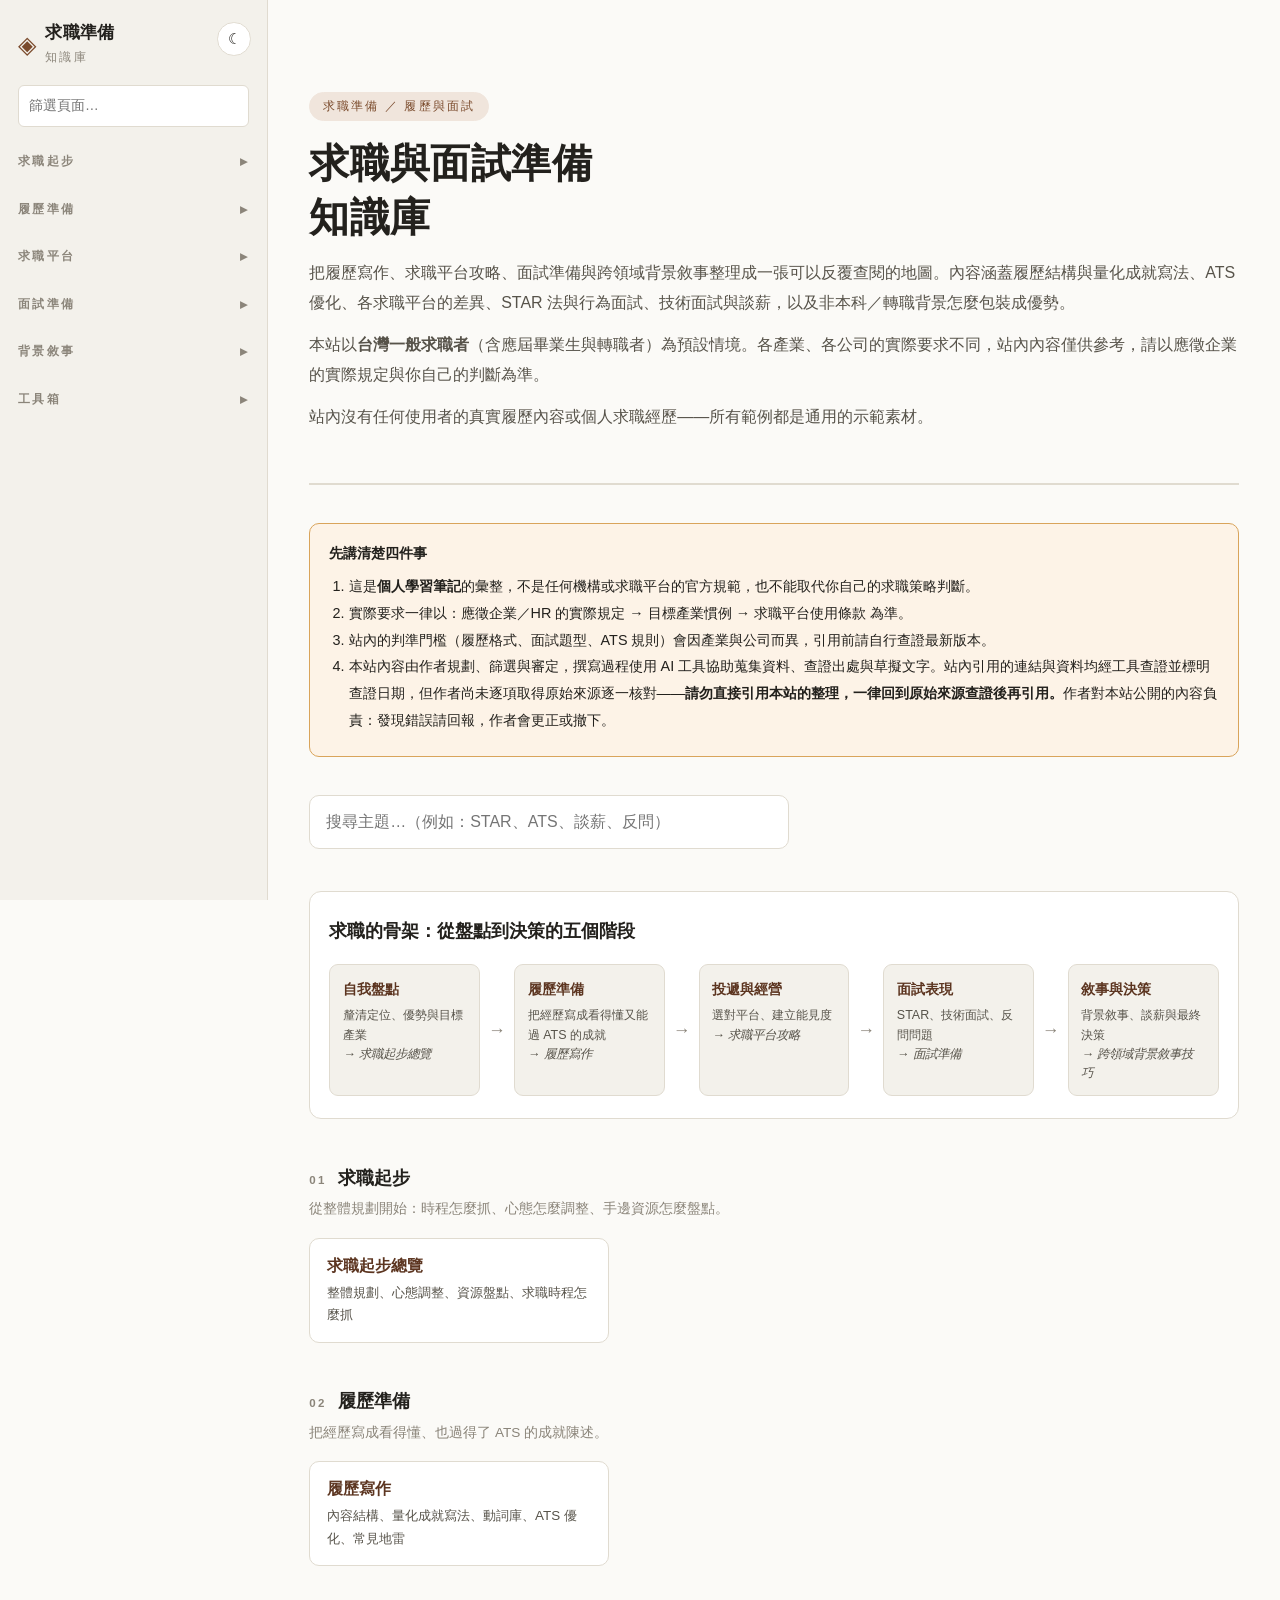
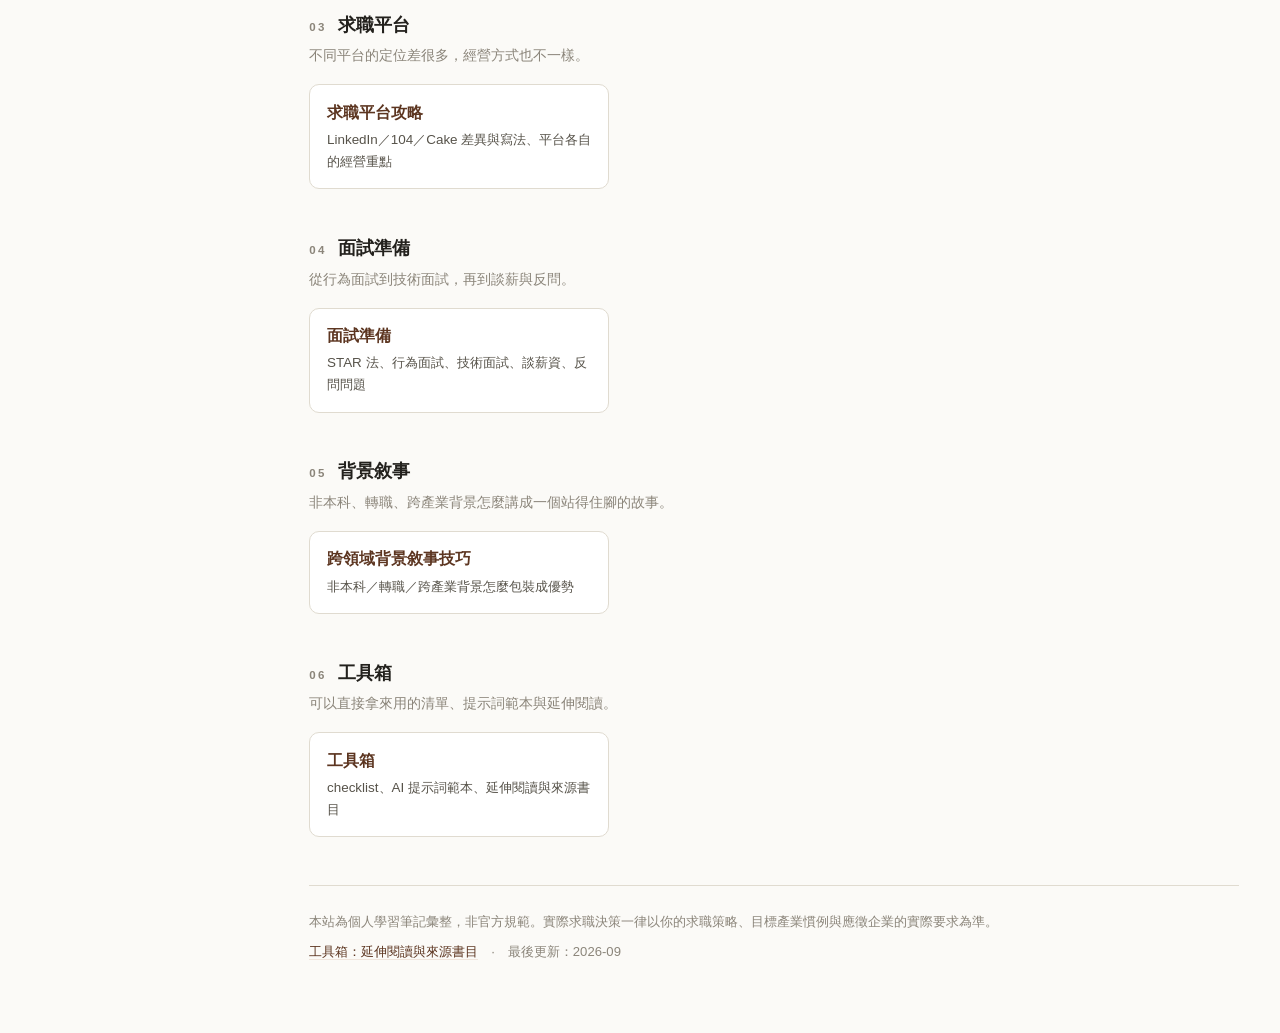
==== index.html @ e729af47 "補齊六個頁面內容：求職起步、履歷寫作、平台攻略、面試準備、跨領域敘事、工具箱 Co-Authored-By: Claude Sonnet 5 <noreply@anthropic.com>" ====
<!DOCTYPE html>
<html lang="zh-Hant">
<head>
<meta charset="utf-8">
<meta name="viewport" content="width=device-width, initial-scale=1">
<title>求職與面試準備知識庫</title>
<meta name="description" content="履歷寫作、求職平台攻略、面試準備與跨領域背景敘事的通用知識庫。">
<link rel="icon" href="data:image/svg+xml,<svg xmlns=%22http://www.w3.org/2000/svg%22 viewBox=%220 0 100 100%22><text y=%22.9em%22 font-size=%2290%22>&#128188;</text></svg>">
<link rel="stylesheet" href="assets/style.css">
</head>
<body>
<a class="skip" href="#main">跳到主要內容</a>
<button class="navtoggle" id="navtoggle" aria-label="開啟導覽">☰</button>
<nav class="sidenav" id="sidenav" aria-label="全站導覽">
<a class="brand" href="index.html"><span class="brand-mark">◈</span><span class="brand-text">求職準備<br><small>知識庫</small></span></a>
<div class="navsearch"><input type="search" id="navfilter" placeholder="篩選頁面…" aria-label="篩選頁面"></div>
<div class="navsec"><h2>求職起步</h2><ul>
<li><a href="pages/getting-started.html" data-title="求職起步總覽" data-slug="getting-started" data-updated="1788578031">求職起步總覽</a></li>
</ul></div>
<div class="navsec"><h2>履歷準備</h2><ul>
<li><a href="pages/resume-writing.html" data-title="履歷寫作" data-slug="resume-writing" data-updated="1788578031">履歷寫作</a></li>
</ul></div>
<div class="navsec"><h2>求職平台</h2><ul>
<li><a href="pages/platforms.html" data-title="求職平台攻略" data-slug="platforms" data-updated="1788578031">求職平台攻略</a></li>
</ul></div>
<div class="navsec"><h2>面試準備</h2><ul>
<li><a href="pages/interview-prep.html" data-title="面試準備" data-slug="interview-prep" data-updated="1788578031">面試準備</a></li>
</ul></div>
<div class="navsec"><h2>背景敘事</h2><ul>
<li><a href="pages/cross-domain-narrative.html" data-title="跨領域背景敘事技巧" data-slug="cross-domain-narrative" data-updated="1788578031">跨領域背景敘事技巧</a></li>
</ul></div>
<div class="navsec"><h2>工具箱</h2><ul>
<li><a href="pages/toolbox.html" data-title="工具箱" data-slug="toolbox" data-updated="1788578031">工具箱</a></li>
</ul></div>
</nav>
<div class="wrap solo">
<main id="main">

<header class="hero">
<span class="tag">求職準備 ／ 履歷與面試</span>
<h1>求職與面試準備<br>知識庫</h1>
<p>把履歷寫作、求職平台攻略、面試準備與跨領域背景敘事整理成一張可以反覆查閱的地圖。內容涵蓋履歷結構與量化成就寫法、ATS 優化、各求職平台的差異、STAR 法與行為面試、技術面試與談薪，以及非本科／轉職背景怎麼包裝成優勢。</p>
<p>本站以<strong>台灣一般求職者</strong>（含應屆畢業生與轉職者）為預設情境。各產業、各公司的實際要求不同，站內內容僅供參考，請以應徵企業的實際規定與你自己的判斷為準。</p>
<p>站內沒有任何使用者的真實履歷內容或個人求職經歷——所有範例都是通用的示範素材。</p>
</header>

<div class="notice">
<b>先講清楚四件事</b>
<ol>
<li>這是<strong>個人學習筆記</strong>的彙整，不是任何機構或求職平台的官方規範，也不能取代你自己的求職策略判斷。</li>
<li>實際要求一律以：應徵企業／HR 的實際規定 → 目標產業慣例 → 求職平台使用條款 為準。</li>
<li>站內的判準門檻（履歷格式、面試題型、ATS 規則）會因產業與公司而異，引用前請自行查證最新版本。</li>
<li>本站內容由作者規劃、篩選與審定，撰寫過程使用 AI 工具協助蒐集資料、查證出處與草擬文字。站內引用的連結與資料均經工具查證並標明查證日期，但作者尚未逐項取得原始來源逐一核對——<strong>請勿直接引用本站的整理，一律回到原始來源查證後再引用。</strong>作者對本站公開的內容負責：發現錯誤請回報，作者會更正或撤下。</li>
</ol>
</div>

<div class="homesearch">
<input type="search" id="homefilter" placeholder="搜尋主題…（例如：STAR、ATS、談薪、反問）" aria-label="搜尋主題">
</div>

<div class="flowbox">
<h2>求職的骨架：從盤點到決策的五個階段</h2>
<div class="flow">
<div class="step"><b>自我盤點</b><span>釐清定位、優勢與目標產業<br><em>→ 求職起步總覽</em></span></div>
<div class="arrow">→</div>
<div class="step"><b>履歷準備</b><span>把經歷寫成看得懂又能過 ATS 的成就<br><em>→ 履歷寫作</em></span></div>
<div class="arrow">→</div>
<div class="step"><b>投遞與經營</b><span>選對平台、建立能見度<br><em>→ 求職平台攻略</em></span></div>
<div class="arrow">→</div>
<div class="step"><b>面試表現</b><span>STAR、技術面試、反問問題<br><em>→ 面試準備</em></span></div>
<div class="arrow">→</div>
<div class="step"><b>敘事與決策</b><span>背景敘事、談薪與最終決策<br><em>→ 跨領域背景敘事技巧</em></span></div>
</div>
</div>

<section class="mapsec"><h2><span class="num">01</span>求職起步</h2><p class="secdesc">從整體規劃開始：時程怎麼抓、心態怎麼調整、手邊資源怎麼盤點。</p><div class="cards"><a class="card" href="pages/getting-started.html"><h3>求職起步總覽</h3><p>整體規劃、心態調整、資源盤點、求職時程怎麼抓</p></a></div></section>
<section class="mapsec"><h2><span class="num">02</span>履歷準備</h2><p class="secdesc">把經歷寫成看得懂、也過得了 ATS 的成就陳述。</p><div class="cards"><a class="card" href="pages/resume-writing.html"><h3>履歷寫作</h3><p>內容結構、量化成就寫法、動詞庫、ATS 優化、常見地雷</p></a></div></section>
<section class="mapsec"><h2><span class="num">03</span>求職平台</h2><p class="secdesc">不同平台的定位差很多，經營方式也不一樣。</p><div class="cards"><a class="card" href="pages/platforms.html"><h3>求職平台攻略</h3><p>LinkedIn／104／Cake 差異與寫法、平台各自的經營重點</p></a></div></section>
<section class="mapsec"><h2><span class="num">04</span>面試準備</h2><p class="secdesc">從行為面試到技術面試，再到談薪與反問。</p><div class="cards"><a class="card" href="pages/interview-prep.html"><h3>面試準備</h3><p>STAR 法、行為面試、技術面試、談薪資、反問問題</p></a></div></section>
<section class="mapsec"><h2><span class="num">05</span>背景敘事</h2><p class="secdesc">非本科、轉職、跨產業背景怎麼講成一個站得住腳的故事。</p><div class="cards"><a class="card" href="pages/cross-domain-narrative.html"><h3>跨領域背景敘事技巧</h3><p>非本科／轉職／跨產業背景怎麼包裝成優勢</p></a></div></section>
<section class="mapsec"><h2><span class="num">06</span>工具箱</h2><p class="secdesc">可以直接拿來用的清單、提示詞範本與延伸閱讀。</p><div class="cards"><a class="card" href="pages/toolbox.html"><h3>工具箱</h3><p>checklist、AI 提示詞範本、延伸閱讀與來源書目</p></a></div></section>

<footer class="foot">
<p>本站為個人學習筆記彙整，非官方規範。實際求職決策一律以你的求職策略、目標產業慣例與應徵企業的實際要求為準。</p>
<p><a href="pages/toolbox.html">工具箱：延伸閱讀與來源書目</a>　·　最後更新：2026-09</p>
</footer>

</main>
</div>
<script src="assets/site.js"></script>
</body>
</html>
---- assets/style.css ----
/* 求職與面試準備知識庫 —— 共用樣式 */

:root {
  --bg: #fbfaf7;
  --bg-soft: #f3f1eb;
  --panel: #ffffff;
  --ink: #23211d;
  --ink-soft: #57534a;
  --ink-faint: #8b857a;
  --rule: #e0dbd0;
  --rule-soft: #ece8df;
  --accent: #7a4a2b;
  --accent-soft: #f0e5dc;
  --accent-ink: #5c3520;
  --mark: #f6e7a8;
  --warn-bg: #fdf3e7;
  --warn-rule: #d9a45b;
  --ok-bg: #eef5ec;
  --ok-rule: #7fa06f;
  --code-bg: #f2efe8;
  --nav-w: 268px;
  --toc-w: 220px;
  --serif: "Noto Serif TC", "Source Han Serif TC", "PingFang TC", "Songti TC", Georgia, serif;
  --sans: "Noto Sans TC", "PingFang TC", "Microsoft JhengHei", "Helvetica Neue", Arial, sans-serif;
  --mono: "JetBrains Mono", "SF Mono", Menlo, Consolas, "Courier New", monospace;
}

@media (prefers-color-scheme: dark) {
  :root:not([data-theme="light"]) {
    --bg: #161513;
    --bg-soft: #1e1d1a;
    --panel: #1c1b18;
    --ink: #e8e4dc;
    --ink-soft: #b3ada1;
    --ink-faint: #857f74;
    --rule: #34322d;
    --rule-soft: #2a2926;
    --accent: #d9a173;
    --accent-soft: #2e2620;
    --accent-ink: #e8bd94;
    --mark: #5a4c1e;
    --warn-bg: #2c231a;
    --warn-rule: #a8763a;
    --ok-bg: #1e2a1e;
    --ok-rule: #5f7a52;
    --code-bg: #232220;
  }
}

:root[data-theme="dark"] {
  --bg: #161513; --bg-soft: #1e1d1a; --panel: #1c1b18;
  --ink: #e8e4dc; --ink-soft: #b3ada1; --ink-faint: #857f74;
  --rule: #34322d; --rule-soft: #2a2926;
  --accent: #d9a173; --accent-soft: #2e2620; --accent-ink: #e8bd94;
  --mark: #5a4c1e; --warn-bg: #2c231a; --warn-rule: #a8763a;
  --ok-bg: #1e2a1e; --ok-rule: #5f7a52; --code-bg: #232220;
}

* { box-sizing: border-box; }

html { scroll-behavior: smooth; scroll-padding-top: 1.5rem; }

body {
  margin: 0;
  padding-left: var(--nav-w);
  background: var(--bg);
  color: var(--ink);
  font-family: var(--sans);
  font-size: 16px;
  line-height: 1.85;
  -webkit-text-size-adjust: 100%;
}

a { color: var(--accent-ink); text-decoration: none; border-bottom: 1px solid var(--accent-soft); }
a:hover { border-bottom-color: var(--accent); }

.skip {
  position: absolute; left: -9999px; top: 0; background: var(--accent); color: #fff;
  padding: .5rem 1rem; z-index: 200; border: 0;
}
.skip:focus { left: 0; }

/* ---------- 側邊導覽 ---------- */
.sidenav {
  position: fixed; inset: 0 auto 0 0; width: var(--nav-w);
  background: var(--bg-soft); border-right: 1px solid var(--rule);
  overflow-y: auto; padding: 1.4rem 1.1rem 3rem; z-index: 50;
  /* 內容太長時仍可捲動，但不顯示捲軸本身（滑鼠滾輪／觸控／鍵盤照常可用） */
  scrollbar-width: none; -ms-overflow-style: none;
}
.sidenav::-webkit-scrollbar { display: none; }
.brand { display: flex; align-items: center; gap: .6rem; border: 0; margin-bottom: 1.1rem; color: var(--ink); }
.brand-mark { font-size: 1.5rem; color: var(--accent); }
.brand-text { font-family: var(--serif); font-weight: 700; font-size: 1.08rem; line-height: 1.3; letter-spacing: .02em; }
.brand-text small { font-weight: 400; font-size: .76rem; color: var(--ink-faint); letter-spacing: .18em; }

.navsearch input {
  width: 100%; padding: .45rem .65rem; font: inherit; font-size: .86rem;
  border: 1px solid var(--rule); border-radius: 6px; background: var(--panel); color: var(--ink);
}
.navsec { margin-top: 1.4rem; }
.navsec h2 {
  font-size: .72rem; letter-spacing: .22em; color: var(--ink-faint);
  font-weight: 600; margin: 0 0 .5rem; text-transform: none;
}
.navsec ul { list-style: none; margin: 0; padding: 0; }
.navsec li { margin: 0; }
.navsec li a {
  display: block; padding: .3rem .6rem; border: 0; border-radius: 5px;
  font-size: .9rem; line-height: 1.5; color: var(--ink-soft);
}
.navsec li a:hover { background: var(--accent-soft); color: var(--accent-ink); }
.navsec li.active > a { background: var(--accent-soft); color: var(--accent-ink); font-weight: 600; }
.navsec li.hide { display: none; }
.navsec-toggle {
  display: flex; align-items: center; justify-content: space-between; gap: .5rem;
  width: 100%; padding: 0; border: 0; background: transparent; color: inherit;
  text-align: left; cursor: pointer;
  -webkit-appearance: none; appearance: none;
  /* 部分瀏覽器對 <button> 的 font shorthand 繼承不完整，逐項明確指定，
     確保跟收合前的 .navsec h2 文字樣式完全一致 */
  font-family: inherit; font-size: inherit; font-weight: inherit;
  font-style: inherit; line-height: inherit; letter-spacing: inherit;
  text-transform: inherit;
}
.navsec-toggle::after { content: "\25B8"; font-size: .85rem; transition: transform .15s ease; }
.navsec:not(.collapsed) > h2 .navsec-toggle::after { transform: rotate(90deg); }
.navsec.collapsed > ul { display: none; }

.navtoggle {
  display: none; position: fixed; top: .7rem; left: .7rem; z-index: 60;
  background: var(--panel); color: var(--ink); border: 1px solid var(--rule);
  border-radius: 7px; width: 2.4rem; height: 2.4rem; font-size: 1.1rem; cursor: pointer;
}

/* ---------- 版面 ---------- */
.wrap {
  margin: 0 auto;
  display: grid; grid-template-columns: minmax(0, 1fr) var(--toc-w);
  gap: 2.5rem; max-width: 1180px; padding: 2.4rem 2.2rem 4rem;
}
.wrap.solo { grid-template-columns: minmax(0, 1fr); max-width: 1000px; }
main { min-width: 0; }

.crumb { font-size: .8rem; color: var(--ink-faint); margin: 0 0 1.2rem; letter-spacing: .05em; }
.crumb a { color: var(--ink-faint); }

/* ---------- 內文排版 ---------- */
.doc h1 {
  font-family: var(--serif); font-size: 1.95rem; line-height: 1.4; margin: 0 0 .5rem;
  letter-spacing: .01em;
}
.lede { color: var(--ink-soft); font-size: 1rem; margin: 0 0 2rem; padding-bottom: 1.2rem; border-bottom: 2px solid var(--rule); }

.doc h2 {
  font-family: var(--serif); font-size: 1.4rem; margin: 2.8rem 0 .9rem;
  padding-top: .9rem; border-top: 1px solid var(--rule); line-height: 1.5;
}
.doc h3 { font-size: 1.1rem; margin: 2rem 0 .6rem; color: var(--accent-ink); line-height: 1.6; }
.doc h4 { font-size: .98rem; margin: 1.4rem 0 .4rem; color: var(--ink-soft); }

.doc p { margin: 0 0 1.05rem; }
.doc ul, .doc ol { margin: 0 0 1.15rem; padding-left: 1.5rem; }
.doc li { margin: .3rem 0; }
.doc li > ul, .doc li > ol { margin: .3rem 0; }

.doc strong { font-weight: 700; }
.doc em { font-style: normal; background: linear-gradient(transparent 62%, var(--mark) 62%); }

blockquote {
  margin: 1.4rem 0; padding: .3rem 0 .3rem 1.1rem;
  border-left: 3px solid var(--accent); color: var(--ink-soft);
  font-family: var(--serif);
}
blockquote p:last-child { margin-bottom: 0; }

hr { border: 0; border-top: 1px solid var(--rule); margin: 2.4rem 0; }
/* h2 自己已有 border-top，緊接在 h2 前的 hr 會疊出雙線，隱藏掉 */
.doc hr:has(+ h2) { display: none; }

code {
  font-family: var(--mono); font-size: .87em; background: var(--code-bg);
  padding: .12em .38em; border-radius: 4px;
}
pre {
  background: var(--code-bg); border: 1px solid var(--rule-soft); border-radius: 8px;
  padding: .9rem 1rem; overflow-x: auto; line-height: 1.6;
}
pre code { background: none; padding: 0; font-size: .85rem; }

/* ---------- 表格 ---------- */
.doc table {
  width: 100%; border-collapse: collapse; margin: 1.2rem 0 1.6rem; font-size: .9rem;
  background: var(--panel);
}
.doc thead th {
  text-align: left; background: var(--bg-soft); border-bottom: 2px solid var(--rule);
  padding: .55rem .7rem; font-weight: 600; white-space: nowrap;
}
.doc td, .doc th { border-bottom: 1px solid var(--rule-soft); padding: .55rem .7rem; vertical-align: top; }
.doc tbody tr:hover { background: var(--bg-soft); }
.doc table + p { margin-top: -.4rem; }

/* 讓寬表格可以自己捲動 */
.doc table { display: block; overflow-x: auto; white-space: normal; }
@media (min-width: 900px) { .doc table { display: table; } }

/* ---------- 提示框（admonition） ---------- */
.admonition {
  margin: 1.4rem 0; padding: .9rem 1.1rem; border-radius: 8px;
  background: var(--bg-soft); border: 1px solid var(--rule); font-size: .94rem;
}
.admonition > :last-child { margin-bottom: 0; }
.admonition-title { font-weight: 700; margin: 0 0 .45rem; font-size: .9rem; letter-spacing: .03em; }
.admonition.warning, .admonition.danger { background: var(--warn-bg); border-color: var(--warn-rule); }
.admonition.warning .admonition-title, .admonition.danger .admonition-title { color: var(--warn-rule); }
.admonition.tip, .admonition.note { background: var(--ok-bg); border-color: var(--ok-rule); }
.admonition.tip .admonition-title, .admonition.note .admonition-title { color: var(--ok-rule); }

/* ---------- 檢查清單 ---------- */
li.chk { list-style: none; margin-left: -1.3rem; }
li.chk input { margin-right: .5rem; transform: translateY(1px); accent-color: var(--accent); }

/* ---------- 右側目錄 ---------- */
.toc {
  position: sticky; top: 2.4rem; align-self: start; max-height: calc(100vh - 5rem);
  overflow-y: auto; font-size: .82rem; line-height: 1.6; border-left: 1px solid var(--rule);
  padding-left: 1rem;
}
.toc h2 { font-size: .72rem; letter-spacing: .2em; color: var(--ink-faint); margin: 0 0 .6rem; font-weight: 600; }
.toc ul { list-style: none; margin: 0; padding: 0; }
.toc ul ul { padding-left: .75rem; }
.toc a { color: var(--ink-soft); border: 0; display: block; padding: .16rem 0; }
.toc a:hover { color: var(--accent-ink); }
.toc a.here { color: var(--accent-ink); font-weight: 600; }

/* ---------- 頁尾與翻頁 ---------- */
.pager { display: flex; justify-content: space-between; gap: 1rem; margin: 3rem 0 0; font-size: .9rem; }
.pager a {
  border: 1px solid var(--rule); border-radius: 8px; padding: .6rem .9rem;
  background: var(--panel); max-width: 48%;
}
.pager .next { margin-left: auto; text-align: right; }

.foot {
  margin-top: 3rem; padding-top: 1.2rem; border-top: 1px solid var(--rule);
  font-size: .82rem; color: var(--ink-faint);
}
.foot p { margin: .3rem 0; }

/* ---------- 首頁 ---------- */
.hero {
  padding: 3.2rem 0 2.4rem; border-bottom: 2px solid var(--rule); margin-bottom: 2.4rem;
}
.hero h1 { font-family: var(--serif); font-size: 2.5rem; line-height: 1.35; margin: 0 0 .8rem; letter-spacing: .01em; }
.hero p { color: var(--ink-soft); margin: 0 0 .8rem; }
.hero .tag {
  display: inline-block; font-size: .74rem; letter-spacing: .18em; color: var(--accent);
  border: 1px solid var(--accent-soft); background: var(--accent-soft);
  border-radius: 99px; padding: .18rem .8rem; margin-bottom: 1rem;
}

.homesearch { margin: 0 0 2.6rem; }
.homesearch input {
  width: 100%; max-width: 30rem; padding: .7rem 1rem; font: inherit;
  border: 1px solid var(--rule); border-radius: 10px; background: var(--panel); color: var(--ink);
}

.mapsec { margin: 0 0 2.6rem; }
.mapsec > h2 {
  font-family: var(--serif); font-size: 1.15rem; margin: 0 0 .1rem;
  display: flex; align-items: baseline; gap: .7rem;
}
.mapsec > h2 .num { font-size: .72rem; letter-spacing: .2em; color: var(--ink-faint); font-family: var(--sans); }
.mapsec > .secdesc { color: var(--ink-faint); font-size: .85rem; margin: 0 0 1rem; }

.cards { display: grid; grid-template-columns: repeat(auto-fill, minmax(255px, 1fr)); gap: .9rem; }
.card {
  display: block; border: 1px solid var(--rule); border-radius: 10px; background: var(--panel);
  padding: .95rem 1.05rem; color: var(--ink); transition: border-color .15s, transform .15s;
}
.card:hover { border-color: var(--accent); transform: translateY(-2px); }
.card h3 { margin: 0 0 .3rem; font-size: .98rem; color: var(--accent-ink); line-height: 1.5; }
.card p { margin: 0; font-size: .84rem; color: var(--ink-soft); line-height: 1.65; }
.card.hide { display: none; }

.flowbox {
  border: 1px solid var(--rule); border-radius: 12px; background: var(--panel);
  padding: 1.4rem 1.2rem; margin: 0 0 2.6rem; overflow-x: auto;
}
.flowbox h2 { font-family: var(--serif); font-size: 1.15rem; margin: 0 0 1rem; }
.flow { display: flex; gap: .5rem; align-items: stretch; min-width: 640px; }
.flow .step {
  flex: 1; border: 1px solid var(--rule); border-radius: 9px; padding: .7rem .8rem;
  background: var(--bg-soft); position: relative;
}
.flow .step b { display: block; font-size: .88rem; margin-bottom: .25rem; color: var(--accent-ink); }
.flow .step span { font-size: .78rem; color: var(--ink-soft); line-height: 1.55; display: block; }
.flow .arrow { align-self: center; color: var(--ink-faint); font-size: 1.1rem; }

.notice {
  border: 1px solid var(--warn-rule); background: var(--warn-bg); border-radius: 10px;
  padding: 1rem 1.2rem; font-size: .9rem; margin: 0 0 2.4rem;
}
.notice b { display: block; margin-bottom: .35rem; }
.notice ol { margin: .4rem 0 .4rem 1.2rem; padding: 0; }

/* ---------- 主題切換（視覺上併入側邊導覽列右上角；用 position: fixed
   而非放在 .sidenav 內的 absolute，因為 .sidenav 在手機版有 transform，
   會讓內部的 fixed 子元素改成相對 .sidenav 定位，導致收合時按鈕也跟著消失） */
.themebtn {
  position: fixed; top: 1.4rem; left: calc(var(--nav-w) - 3.2rem); z-index: 60;
  width: 2.1rem; height: 2.1rem; border-radius: 50%; cursor: pointer;
  border: 1px solid var(--rule); background: var(--panel); color: var(--ink); font-size: .95rem;
}

/* ---------- 響應式 ---------- */
@media (max-width: 1080px) {
  .wrap { grid-template-columns: minmax(0, 1fr); }
  .toc { display: none; }
}
@media (max-width: 860px) {
  body { font-size: 15.5px; }
  .sidenav { transform: translateX(-100%); transition: transform .22s ease; box-shadow: 0 0 30px rgba(0,0,0,.18); }
  .sidenav.open { transform: none; }
  .navtoggle { display: block; }
  body { padding-left: 0; }
  .wrap { padding: 3.4rem 1.15rem 3rem; }
  .hero { padding-top: 1.6rem; }
  .hero h1 { font-size: 1.9rem; }
  .pager { flex-direction: column; }
  .pager a { max-width: none; }
  .pager .next { text-align: left; }
  /* 導覽列收合時，按鈕改停在畫面右上角（跟左上角的漢堡選單對稱），
     不管導覽列開關都能點到 */
  .themebtn { top: .7rem; left: auto; right: .7rem; }
  /* 求職五階段流程圖：原本靠 min-width: 640px + 橫向捲動，窄螢幕改垂直堆疊 */
  .flow { flex-direction: column; min-width: 0; }
  .flow .arrow { align-self: center; transform: rotate(90deg); }
}

/* ---------- 列印 ---------- */
@media print {
  .sidenav, .toc, .navtoggle, .pager, .themebtn, .skip, .navsearch { display: none !important; }
  body { padding-left: 0; }
  .wrap { margin: 0; display: block; max-width: none; padding: 0; }
  body { font-size: 11pt; background: #fff; color: #000; }
  .doc h2 { break-after: avoid; }
  .doc table, .admonition, blockquote { break-inside: avoid; }
  a { color: #000; border: 0; }
}
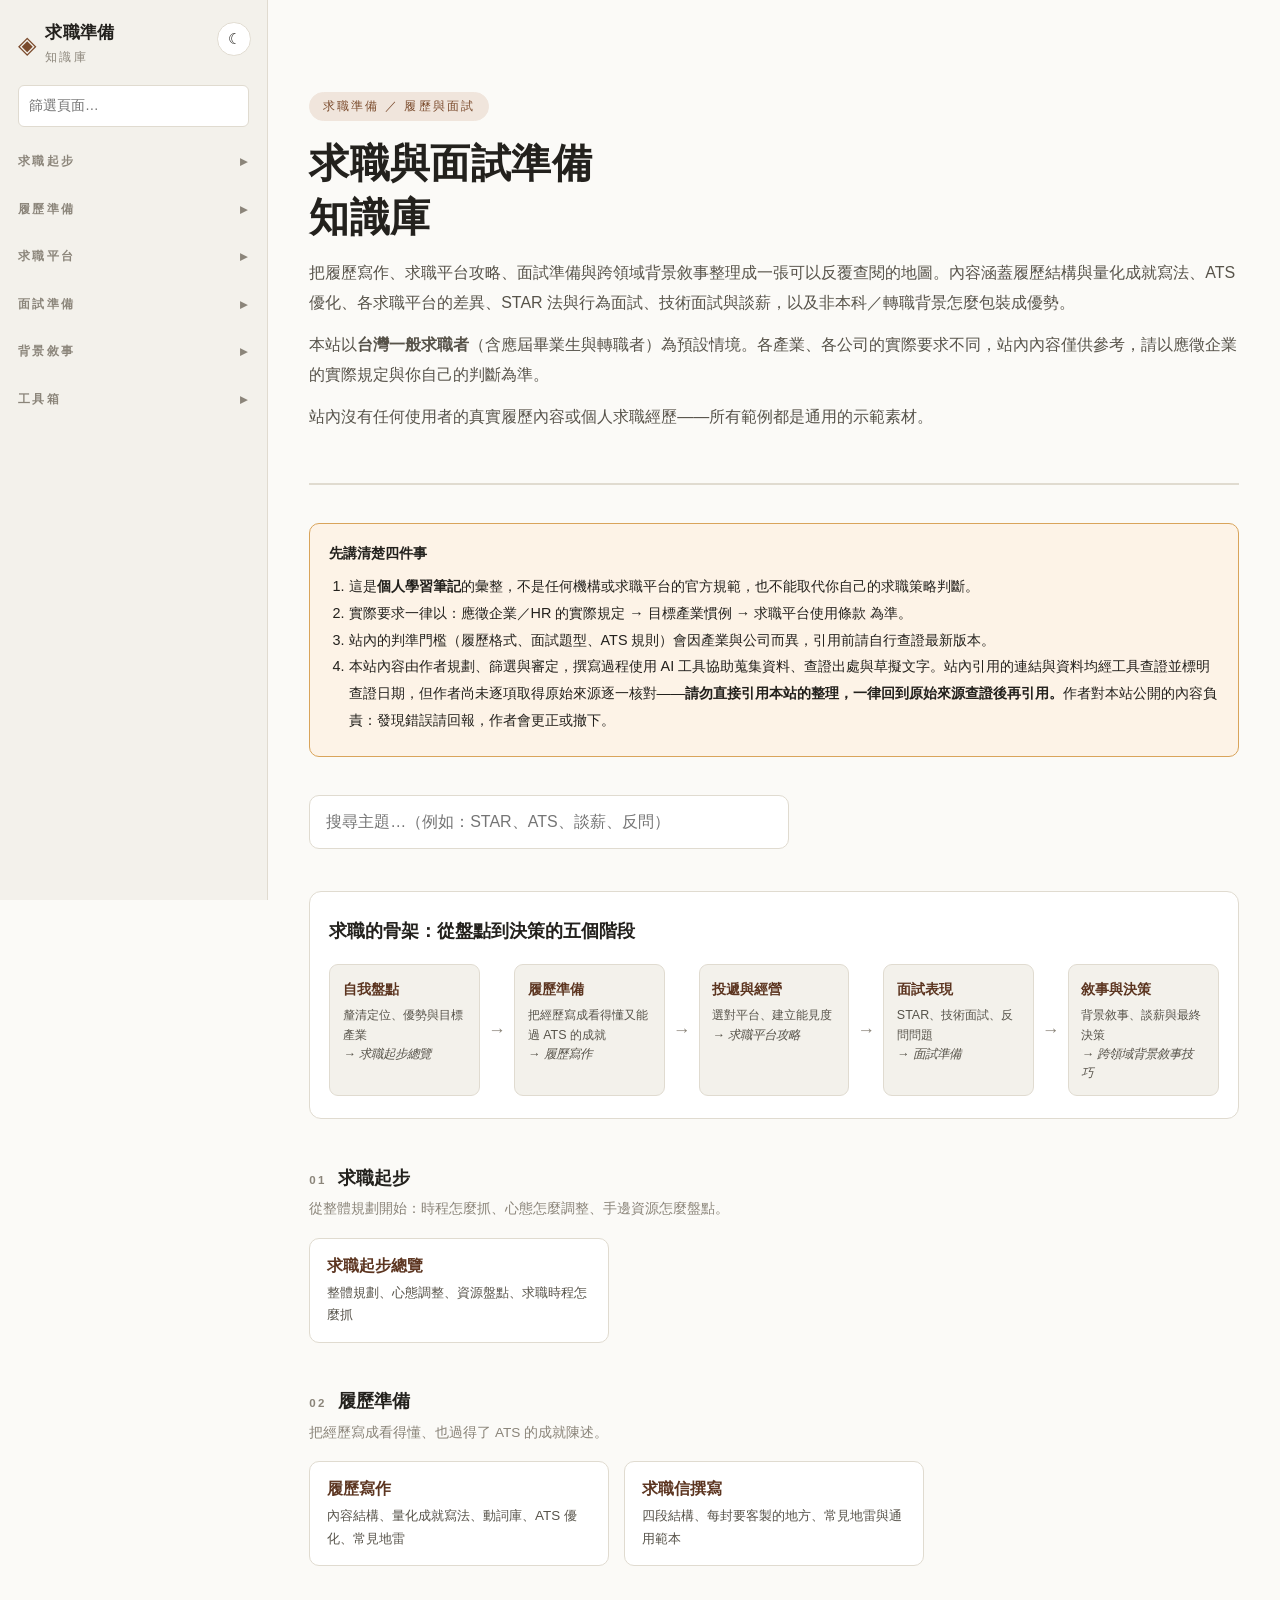
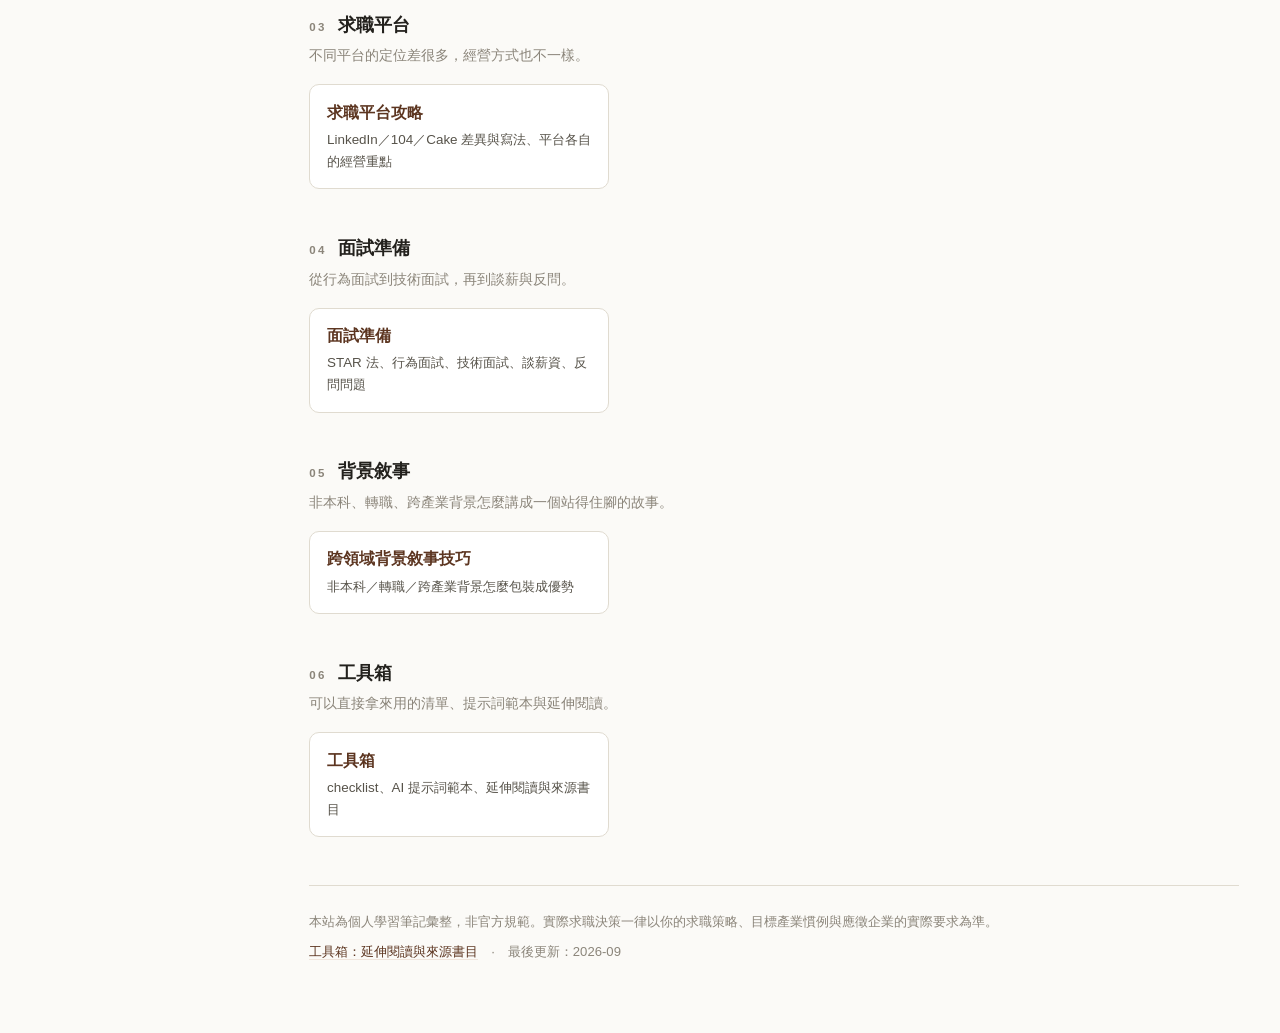
==== commit 9d565de8: "重新產生 pages、index.html 與 assets/index.json Co-Authored-By: Claude Opus 5.5 <noreply@anthropic.com> Cl" ====
--- a/index.html
+++ b/index.html
@@ -15,22 +15,23 @@
 <a class="brand" href="index.html"><span class="brand-mark">◈</span><span class="brand-text">求職準備<br><small>知識庫</small></span></a>
 <div class="navsearch"><input type="search" id="navfilter" placeholder="篩選頁面…" aria-label="篩選頁面"></div>
 <div class="navsec"><h2>求職起步</h2><ul>
-<li><a href="pages/getting-started.html" data-title="求職起步總覽" data-slug="getting-started" data-updated="1788578031">求職起步總覽</a></li>
+<li><a href="pages/getting-started.html" data-title="求職起步總覽" data-slug="getting-started" data-updated="1788583110">求職起步總覽</a></li>
 </ul></div>
 <div class="navsec"><h2>履歷準備</h2><ul>
-<li><a href="pages/resume-writing.html" data-title="履歷寫作" data-slug="resume-writing" data-updated="1788578031">履歷寫作</a></li>
+<li><a href="pages/resume-writing.html" data-title="履歷寫作" data-slug="resume-writing" data-updated="1788583110">履歷寫作</a></li>
+<li><a href="pages/cover-letter.html" data-title="求職信撰寫" data-slug="cover-letter" data-updated="1790225473">求職信撰寫</a></li>
 </ul></div>
 <div class="navsec"><h2>求職平台</h2><ul>
-<li><a href="pages/platforms.html" data-title="求職平台攻略" data-slug="platforms" data-updated="1788578031">求職平台攻略</a></li>
+<li><a href="pages/platforms.html" data-title="求職平台攻略" data-slug="platforms" data-updated="1788583110">求職平台攻略</a></li>
 </ul></div>
 <div class="navsec"><h2>面試準備</h2><ul>
-<li><a href="pages/interview-prep.html" data-title="面試準備" data-slug="interview-prep" data-updated="1788578031">面試準備</a></li>
+<li><a href="pages/interview-prep.html" data-title="面試準備" data-slug="interview-prep" data-updated="1788583110">面試準備</a></li>
 </ul></div>
 <div class="navsec"><h2>背景敘事</h2><ul>
-<li><a href="pages/cross-domain-narrative.html" data-title="跨領域背景敘事技巧" data-slug="cross-domain-narrative" data-updated="1788578031">跨領域背景敘事技巧</a></li>
+<li><a href="pages/cross-domain-narrative.html" data-title="跨領域背景敘事技巧" data-slug="cross-domain-narrative" data-updated="1788583110">跨領域背景敘事技巧</a></li>
 </ul></div>
 <div class="navsec"><h2>工具箱</h2><ul>
-<li><a href="pages/toolbox.html" data-title="工具箱" data-slug="toolbox" data-updated="1788578031">工具箱</a></li>
+<li><a href="pages/toolbox.html" data-title="工具箱" data-slug="toolbox" data-updated="1790225473">工具箱</a></li>
 </ul></div>
 </nav>
 <div class="wrap solo">
@@ -74,7 +75,7 @@
 </div>
 
 <section class="mapsec"><h2><span class="num">01</span>求職起步</h2><p class="secdesc">從整體規劃開始：時程怎麼抓、心態怎麼調整、手邊資源怎麼盤點。</p><div class="cards"><a class="card" href="pages/getting-started.html"><h3>求職起步總覽</h3><p>整體規劃、心態調整、資源盤點、求職時程怎麼抓</p></a></div></section>
-<section class="mapsec"><h2><span class="num">02</span>履歷準備</h2><p class="secdesc">把經歷寫成看得懂、也過得了 ATS 的成就陳述。</p><div class="cards"><a class="card" href="pages/resume-writing.html"><h3>履歷寫作</h3><p>內容結構、量化成就寫法、動詞庫、ATS 優化、常見地雷</p></a></div></section>
+<section class="mapsec"><h2><span class="num">02</span>履歷準備</h2><p class="secdesc">把經歷寫成看得懂、也過得了 ATS 的成就陳述。</p><div class="cards"><a class="card" href="pages/resume-writing.html"><h3>履歷寫作</h3><p>內容結構、量化成就寫法、動詞庫、ATS 優化、常見地雷</p></a><a class="card" href="pages/cover-letter.html"><h3>求職信撰寫</h3><p>四段結構、每封要客製的地方、常見地雷與通用範本</p></a></div></section>
 <section class="mapsec"><h2><span class="num">03</span>求職平台</h2><p class="secdesc">不同平台的定位差很多，經營方式也不一樣。</p><div class="cards"><a class="card" href="pages/platforms.html"><h3>求職平台攻略</h3><p>LinkedIn／104／Cake 差異與寫法、平台各自的經營重點</p></a></div></section>
 <section class="mapsec"><h2><span class="num">04</span>面試準備</h2><p class="secdesc">從行為面試到技術面試，再到談薪與反問。</p><div class="cards"><a class="card" href="pages/interview-prep.html"><h3>面試準備</h3><p>STAR 法、行為面試、技術面試、談薪資、反問問題</p></a></div></section>
 <section class="mapsec"><h2><span class="num">05</span>背景敘事</h2><p class="secdesc">非本科、轉職、跨產業背景怎麼講成一個站得住腳的故事。</p><div class="cards"><a class="card" href="pages/cross-domain-narrative.html"><h3>跨領域背景敘事技巧</h3><p>非本科／轉職／跨產業背景怎麼包裝成優勢</p></a></div></section>
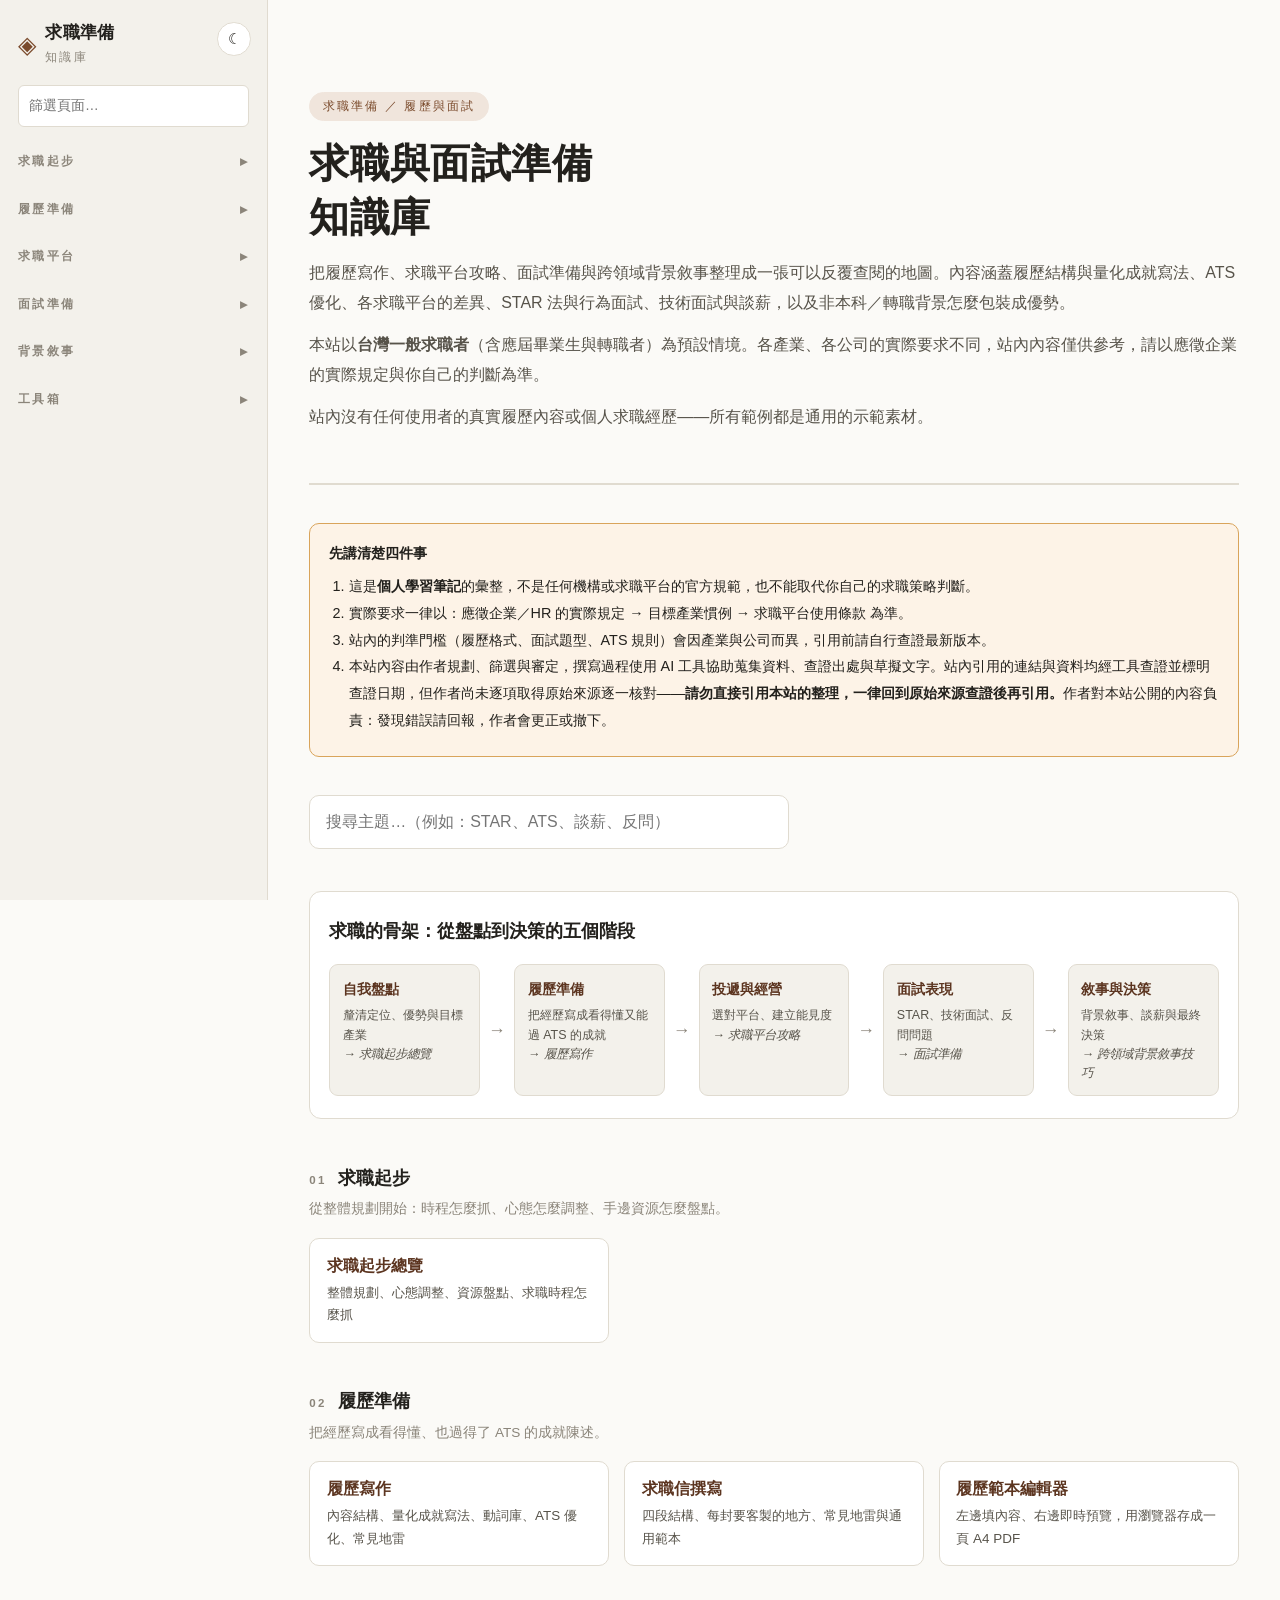
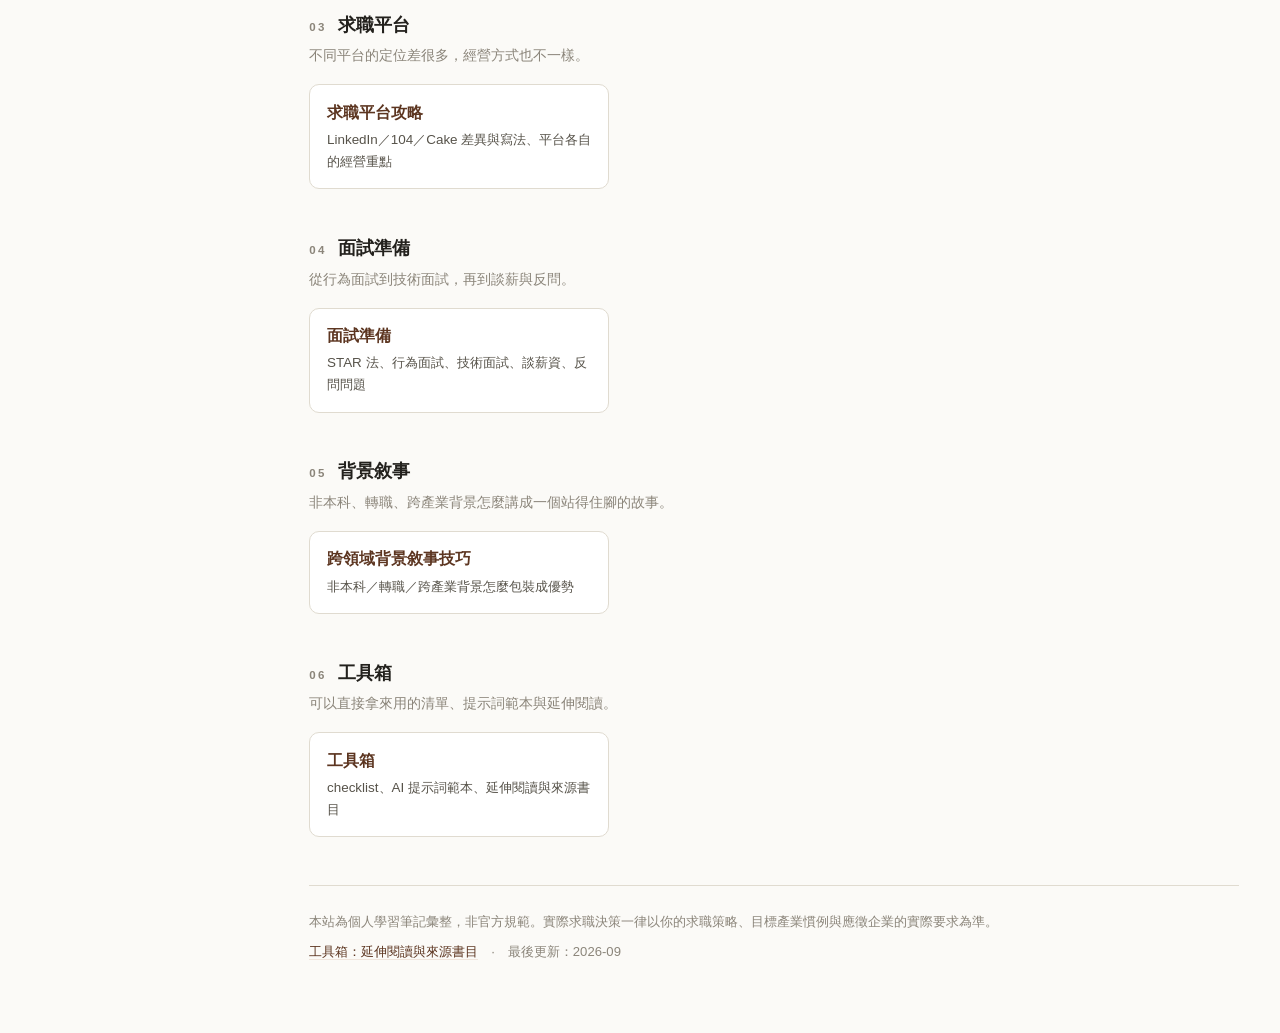
==== commit d462a7f9: "重新產生 pages、index.html 與工具頁導覽列 Co-Authored-By: Claude Opus 5.5 <noreply@anthropic.com> Claude-Session" ====
--- a/index.html
+++ b/index.html
@@ -15,23 +15,24 @@
 <a class="brand" href="index.html"><span class="brand-mark">◈</span><span class="brand-text">求職準備<br><small>知識庫</small></span></a>
 <div class="navsearch"><input type="search" id="navfilter" placeholder="篩選頁面…" aria-label="篩選頁面"></div>
 <div class="navsec"><h2>求職起步</h2><ul>
-<li><a href="pages/getting-started.html" data-title="求職起步總覽" data-slug="getting-started" data-updated="1788583110">求職起步總覽</a></li>
+<li><a href="pages/getting-started.html" data-title="求職起步總覽" data-slug="getting-started" data-updated="1790261547">求職起步總覽</a></li>
 </ul></div>
 <div class="navsec"><h2>履歷準備</h2><ul>
-<li><a href="pages/resume-writing.html" data-title="履歷寫作" data-slug="resume-writing" data-updated="1788583110">履歷寫作</a></li>
+<li><a href="pages/resume-writing.html" data-title="履歷寫作" data-slug="resume-writing" data-updated="1790346946">履歷寫作</a></li>
 <li><a href="pages/cover-letter.html" data-title="求職信撰寫" data-slug="cover-letter" data-updated="1790225473">求職信撰寫</a></li>
+<li><a href="resume-builder.html" data-title="履歷範本編輯器">履歷範本編輯器</a></li>
 </ul></div>
 <div class="navsec"><h2>求職平台</h2><ul>
 <li><a href="pages/platforms.html" data-title="求職平台攻略" data-slug="platforms" data-updated="1788583110">求職平台攻略</a></li>
 </ul></div>
 <div class="navsec"><h2>面試準備</h2><ul>
-<li><a href="pages/interview-prep.html" data-title="面試準備" data-slug="interview-prep" data-updated="1788583110">面試準備</a></li>
+<li><a href="pages/interview-prep.html" data-title="面試準備" data-slug="interview-prep" data-updated="1790261547">面試準備</a></li>
 </ul></div>
 <div class="navsec"><h2>背景敘事</h2><ul>
-<li><a href="pages/cross-domain-narrative.html" data-title="跨領域背景敘事技巧" data-slug="cross-domain-narrative" data-updated="1788583110">跨領域背景敘事技巧</a></li>
+<li><a href="pages/cross-domain-narrative.html" data-title="跨領域背景敘事技巧" data-slug="cross-domain-narrative" data-updated="1790261531">跨領域背景敘事技巧</a></li>
 </ul></div>
 <div class="navsec"><h2>工具箱</h2><ul>
-<li><a href="pages/toolbox.html" data-title="工具箱" data-slug="toolbox" data-updated="1790225473">工具箱</a></li>
+<li><a href="pages/toolbox.html" data-title="工具箱" data-slug="toolbox" data-updated="1790261531">工具箱</a></li>
 </ul></div>
 </nav>
 <div class="wrap solo">
@@ -75,7 +76,7 @@
 </div>
 
 <section class="mapsec"><h2><span class="num">01</span>求職起步</h2><p class="secdesc">從整體規劃開始：時程怎麼抓、心態怎麼調整、手邊資源怎麼盤點。</p><div class="cards"><a class="card" href="pages/getting-started.html"><h3>求職起步總覽</h3><p>整體規劃、心態調整、資源盤點、求職時程怎麼抓</p></a></div></section>
-<section class="mapsec"><h2><span class="num">02</span>履歷準備</h2><p class="secdesc">把經歷寫成看得懂、也過得了 ATS 的成就陳述。</p><div class="cards"><a class="card" href="pages/resume-writing.html"><h3>履歷寫作</h3><p>內容結構、量化成就寫法、動詞庫、ATS 優化、常見地雷</p></a><a class="card" href="pages/cover-letter.html"><h3>求職信撰寫</h3><p>四段結構、每封要客製的地方、常見地雷與通用範本</p></a></div></section>
+<section class="mapsec"><h2><span class="num">02</span>履歷準備</h2><p class="secdesc">把經歷寫成看得懂、也過得了 ATS 的成就陳述。</p><div class="cards"><a class="card" href="pages/resume-writing.html"><h3>履歷寫作</h3><p>內容結構、量化成就寫法、動詞庫、ATS 優化、常見地雷</p></a><a class="card" href="pages/cover-letter.html"><h3>求職信撰寫</h3><p>四段結構、每封要客製的地方、常見地雷與通用範本</p></a><a class="card" href="resume-builder.html"><h3>履歷範本編輯器</h3><p>左邊填內容、右邊即時預覽，用瀏覽器存成一頁 A4 PDF</p></a></div></section>
 <section class="mapsec"><h2><span class="num">03</span>求職平台</h2><p class="secdesc">不同平台的定位差很多，經營方式也不一樣。</p><div class="cards"><a class="card" href="pages/platforms.html"><h3>求職平台攻略</h3><p>LinkedIn／104／Cake 差異與寫法、平台各自的經營重點</p></a></div></section>
 <section class="mapsec"><h2><span class="num">04</span>面試準備</h2><p class="secdesc">從行為面試到技術面試，再到談薪與反問。</p><div class="cards"><a class="card" href="pages/interview-prep.html"><h3>面試準備</h3><p>STAR 法、行為面試、技術面試、談薪資、反問問題</p></a></div></section>
 <section class="mapsec"><h2><span class="num">05</span>背景敘事</h2><p class="secdesc">非本科、轉職、跨產業背景怎麼講成一個站得住腳的故事。</p><div class="cards"><a class="card" href="pages/cross-domain-narrative.html"><h3>跨領域背景敘事技巧</h3><p>非本科／轉職／跨產業背景怎麼包裝成優勢</p></a></div></section>
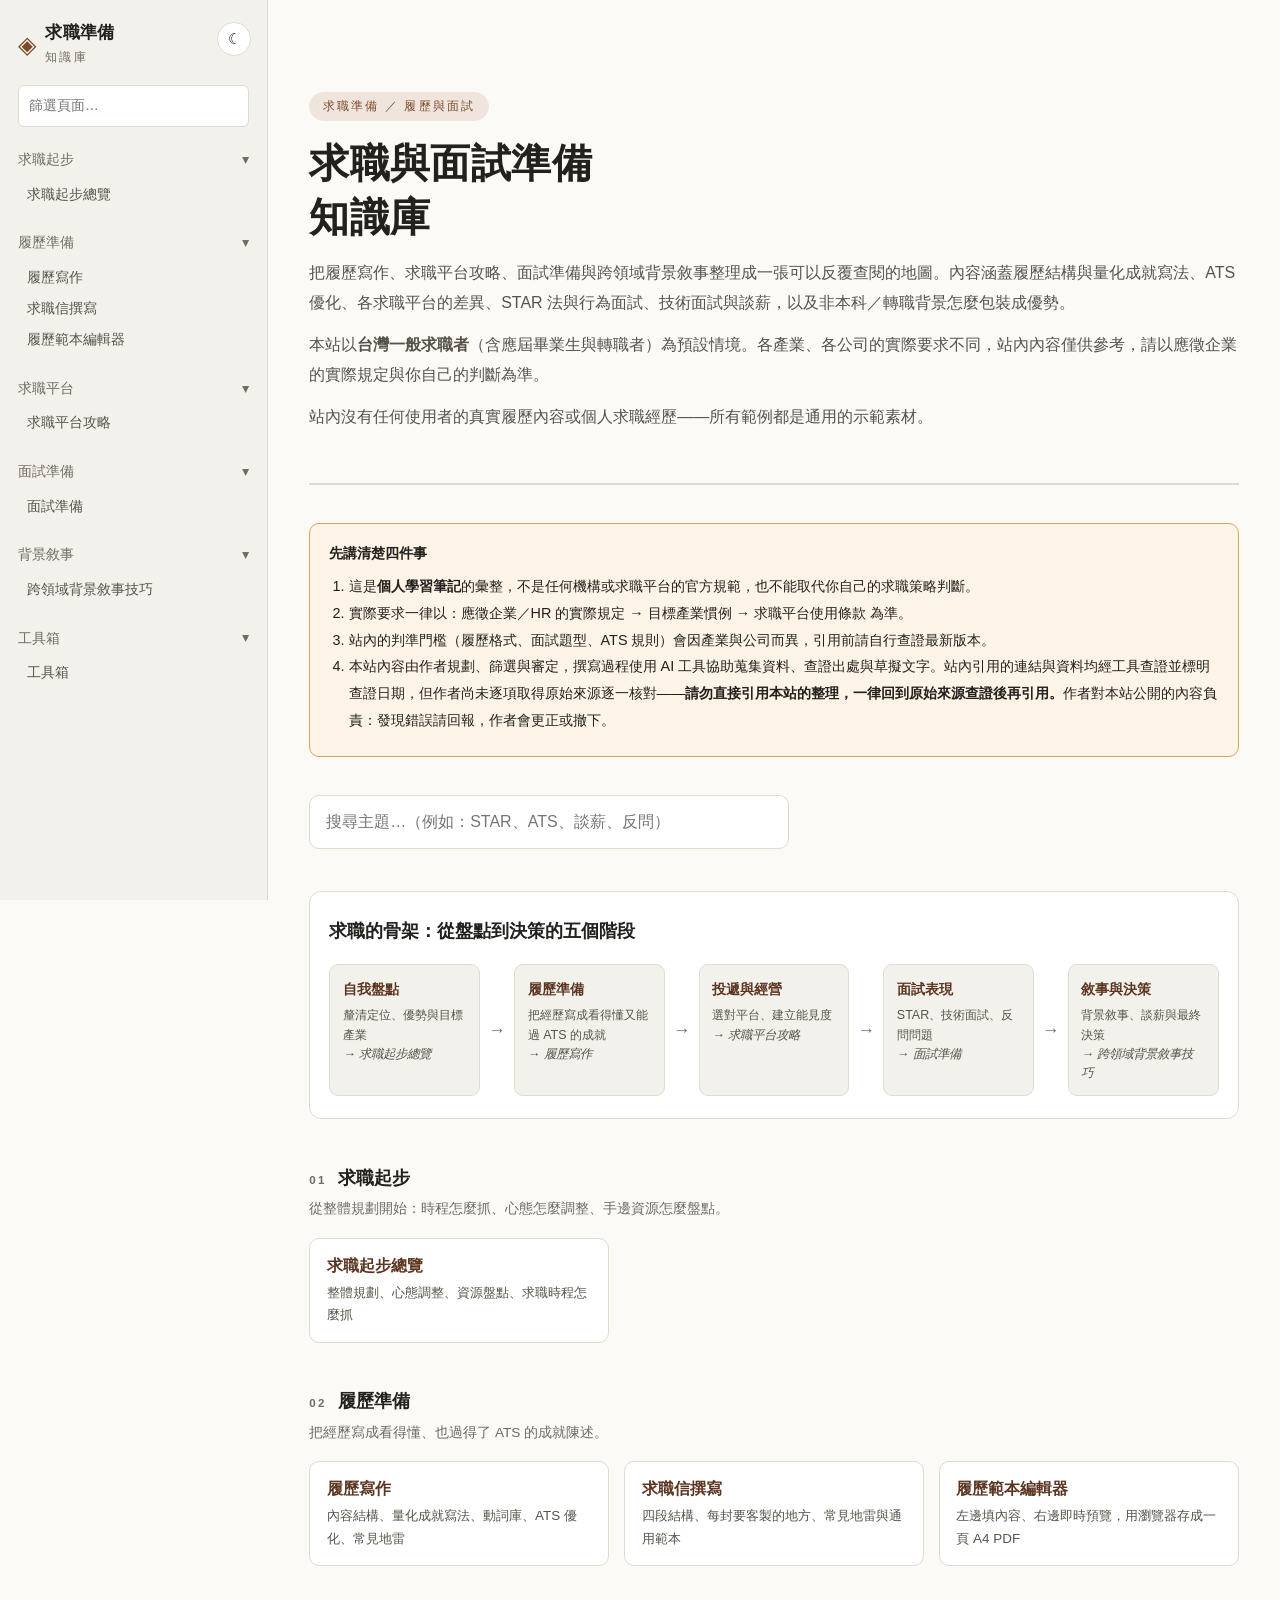
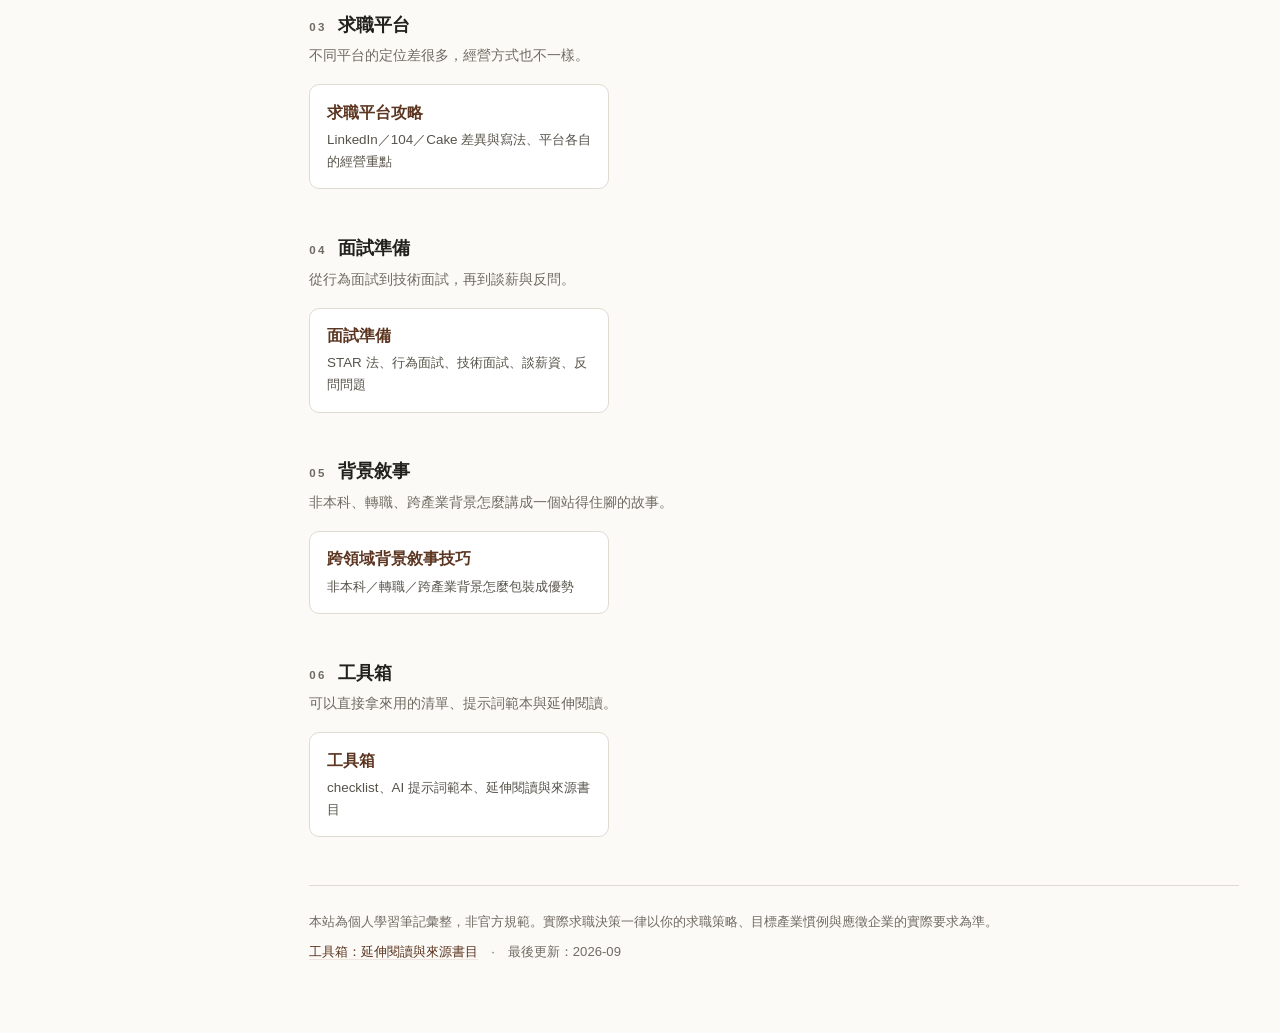
==== commit 17081c23: "全站健檢 2026-10：修連結、手機溢出、對比與標題層級，新增檢查腳本與報告 - scripts/site_health.py：連結（內部、外部）、375px 手機溢出、無障礙（lang、alt、 " ====
--- a/index.html
+++ b/index.html
@@ -26,13 +26,13 @@
 <li><a href="pages/platforms.html" data-title="求職平台攻略" data-slug="platforms" data-updated="1788583110">求職平台攻略</a></li>
 </ul></div>
 <div class="navsec"><h2>面試準備</h2><ul>
-<li><a href="pages/interview-prep.html" data-title="面試準備" data-slug="interview-prep" data-updated="1790261547">面試準備</a></li>
+<li><a href="pages/interview-prep.html" data-title="面試準備" data-slug="interview-prep" data-updated="1790494388">面試準備</a></li>
 </ul></div>
 <div class="navsec"><h2>背景敘事</h2><ul>
 <li><a href="pages/cross-domain-narrative.html" data-title="跨領域背景敘事技巧" data-slug="cross-domain-narrative" data-updated="1790261531">跨領域背景敘事技巧</a></li>
 </ul></div>
 <div class="navsec"><h2>工具箱</h2><ul>
-<li><a href="pages/toolbox.html" data-title="工具箱" data-slug="toolbox" data-updated="1790261531">工具箱</a></li>
+<li><a href="pages/toolbox.html" data-title="工具箱" data-slug="toolbox" data-updated="1790494388">工具箱</a></li>
 </ul></div>
 </nav>
 <div class="wrap solo">
--- a/assets/style.css
+++ b/assets/style.css
@@ -6,7 +6,7 @@
   --panel: #ffffff;
   --ink: #23211d;
   --ink-soft: #57534a;
-  --ink-faint: #8b857a;
+  --ink-faint: #706b62;
   --rule: #e0dbd0;
   --rule-soft: #ece8df;
   --accent: #7a4a2b;
@@ -15,8 +15,10 @@
   --mark: #f6e7a8;
   --warn-bg: #fdf3e7;
   --warn-rule: #d9a45b;
+  --warn-ink: #916222;
   --ok-bg: #eef5ec;
   --ok-rule: #7fa06f;
+  --ok-ink: #58734c;
   --code-bg: #f2efe8;
   --nav-w: 268px;
   --toc-w: 220px;
@@ -32,28 +34,30 @@
     --panel: #1c1b18;
     --ink: #e8e4dc;
     --ink-soft: #b3ada1;
-    --ink-faint: #857f74;
+    --ink-faint: #8f8a7f;
     --rule: #34322d;
     --rule-soft: #2a2926;
     --accent: #d9a173;
     --accent-soft: #2e2620;
     --accent-ink: #e8bd94;
-    --mark: #5a4c1e;
+    --mark: #4b3f19;
     --warn-bg: #2c231a;
     --warn-rule: #a8763a;
+    --warn-ink: #b98240;
     --ok-bg: #1e2a1e;
     --ok-rule: #5f7a52;
+    --ok-ink: #779866;
     --code-bg: #232220;
   }
 }
 
 :root[data-theme="dark"] {
   --bg: #161513; --bg-soft: #1e1d1a; --panel: #1c1b18;
-  --ink: #e8e4dc; --ink-soft: #b3ada1; --ink-faint: #857f74;
+  --ink: #e8e4dc; --ink-soft: #b3ada1; --ink-faint: #8f8a7f;
   --rule: #34322d; --rule-soft: #2a2926;
   --accent: #d9a173; --accent-soft: #2e2620; --accent-ink: #e8bd94;
-  --mark: #5a4c1e; --warn-bg: #2c231a; --warn-rule: #a8763a;
-  --ok-bg: #1e2a1e; --ok-rule: #5f7a52; --code-bg: #232220;
+  --mark: #4b3f19; --warn-bg: #2c231a; --warn-rule: #a8763a; --warn-ink: #b98240;
+  --ok-bg: #1e2a1e; --ok-rule: #5f7a52; --ok-ink: #779866; --code-bg: #232220;
 }
 
 * { box-sizing: border-box; }
@@ -75,7 +79,7 @@
 a:hover { border-bottom-color: var(--accent); }
 
 .skip {
-  position: absolute; left: -9999px; top: 0; background: var(--accent); color: #fff;
+  position: absolute; left: -9999px; top: 0; background: var(--accent); color: var(--panel);
   padding: .5rem 1rem; z-index: 200; border: 0;
 }
 .skip:focus { left: 0; }
@@ -100,8 +104,8 @@
 }
 .navsec { margin-top: 1.4rem; }
 .navsec h2 {
-  font-size: .72rem; letter-spacing: .22em; color: var(--ink-faint);
-  font-weight: 600; margin: 0 0 .5rem; text-transform: none;
+  font-size: .9rem; line-height: 1.5; color: var(--ink-faint);
+  font-weight: 400; margin: 0 0 .5rem; text-transform: none;
 }
 .navsec ul { list-style: none; margin: 0; padding: 0; }
 .navsec li { margin: 0; }
@@ -146,6 +150,8 @@
 .crumb a { color: var(--ink-faint); }
 
 /* ---------- 內文排版 ---------- */
+/* 長網址、長的行內程式碼在窄螢幕上沒有斷點時，允許在字中換行，避免撐出水平捲軸 */
+.doc { overflow-wrap: break-word; }
 .doc h1 {
   font-family: var(--serif); font-size: 1.95rem; line-height: 1.4; margin: 0 0 .5rem;
   letter-spacing: .01em;
@@ -213,9 +219,9 @@
 .admonition > :last-child { margin-bottom: 0; }
 .admonition-title { font-weight: 700; margin: 0 0 .45rem; font-size: .9rem; letter-spacing: .03em; }
 .admonition.warning, .admonition.danger { background: var(--warn-bg); border-color: var(--warn-rule); }
-.admonition.warning .admonition-title, .admonition.danger .admonition-title { color: var(--warn-rule); }
+.admonition.warning .admonition-title, .admonition.danger .admonition-title { color: var(--warn-ink); }
 .admonition.tip, .admonition.note { background: var(--ok-bg); border-color: var(--ok-rule); }
-.admonition.tip .admonition-title, .admonition.note .admonition-title { color: var(--ok-rule); }
+.admonition.tip .admonition-title, .admonition.note .admonition-title { color: var(--ok-ink); }
 
 /* ---------- 檢查清單 ---------- */
 li.chk { list-style: none; margin-left: -1.3rem; }
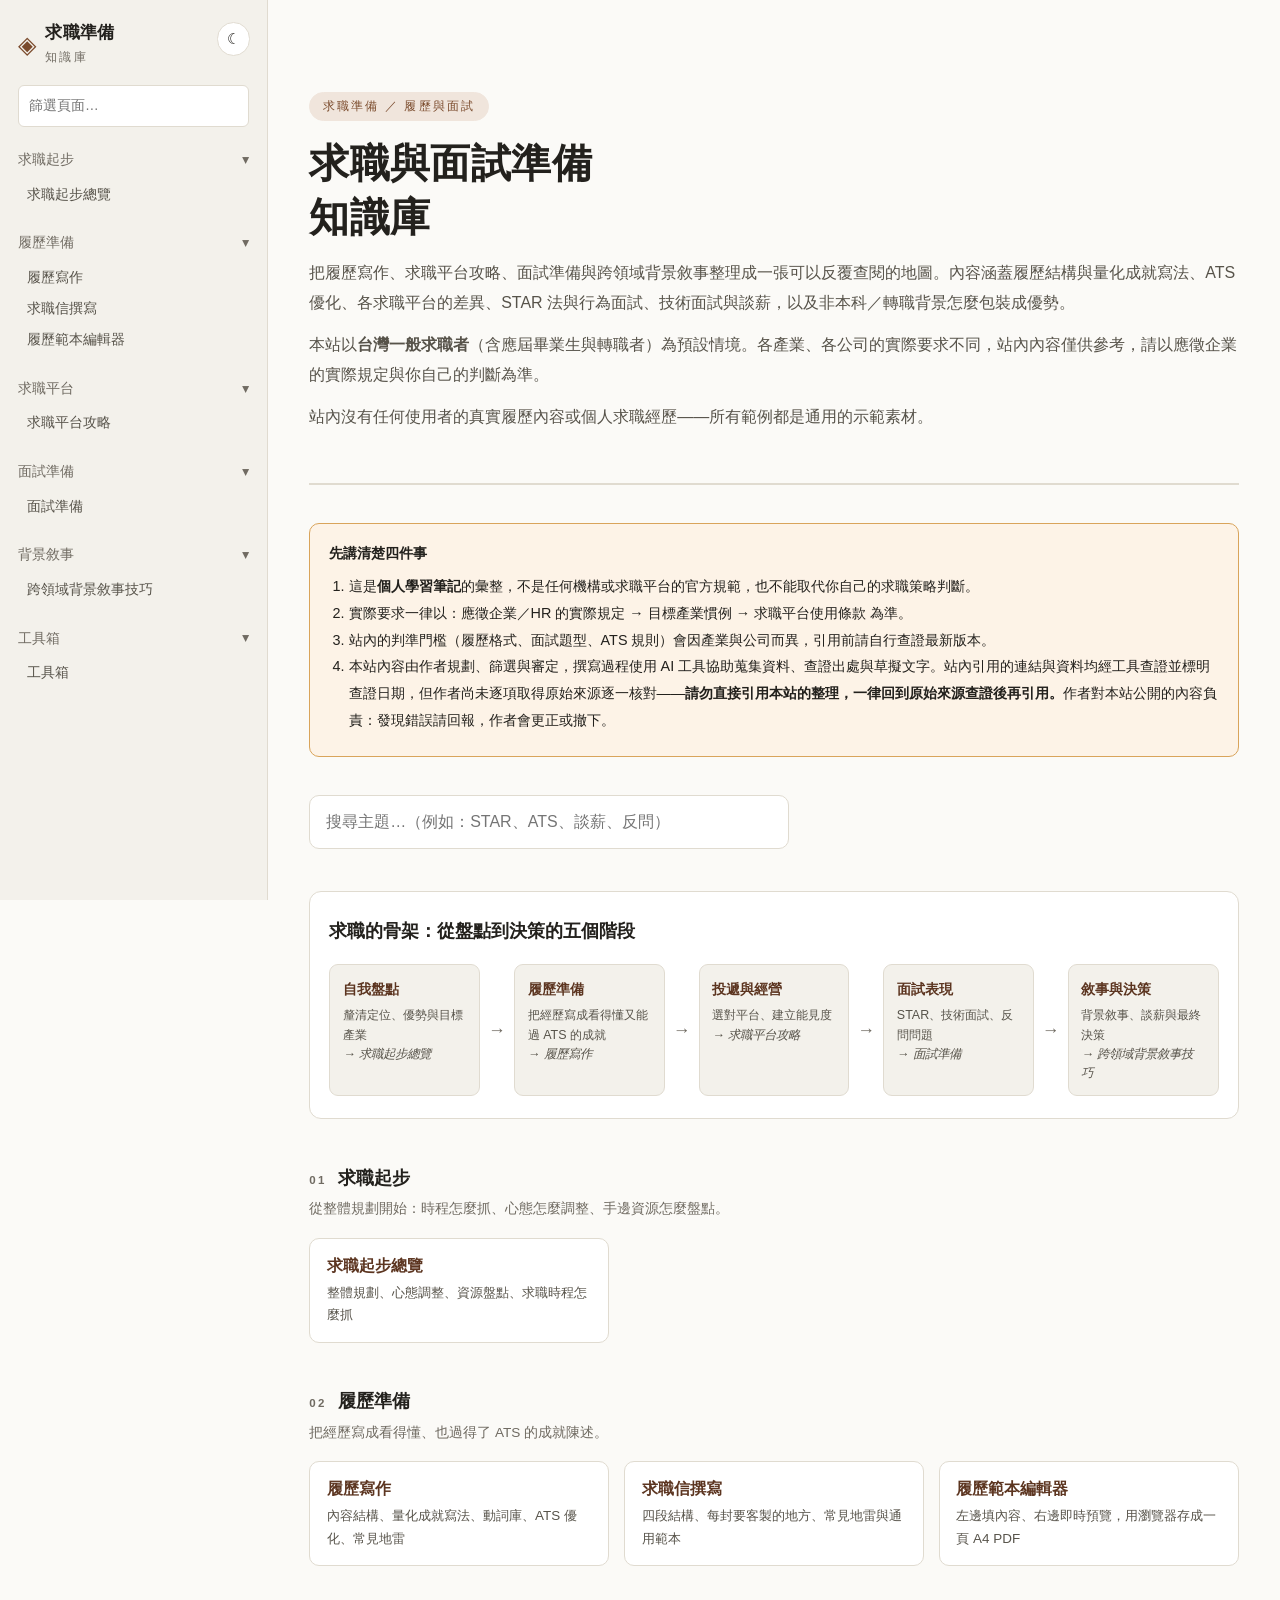
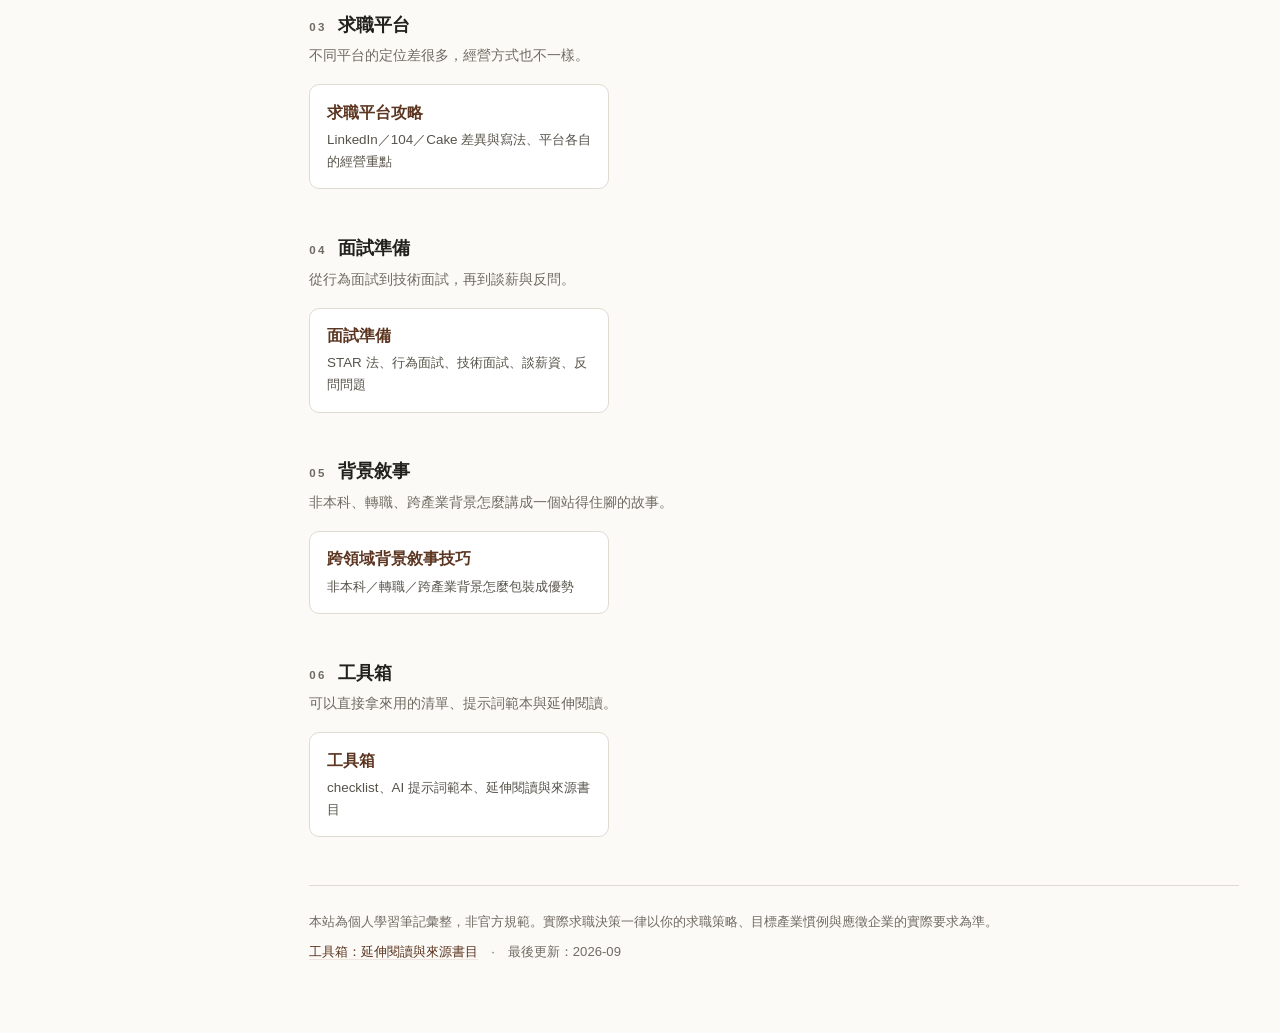
==== commit 0c030772: "健檢收尾：處理四筆 404，檢查清單 checkbox 加上 label Co-Authored-By: Claude Opus 5.5 <noreply@anthropic.com>" ====
--- a/index.html
+++ b/index.html
@@ -29,10 +29,10 @@
 <li><a href="pages/interview-prep.html" data-title="面試準備" data-slug="interview-prep" data-updated="1790494388">面試準備</a></li>
 </ul></div>
 <div class="navsec"><h2>背景敘事</h2><ul>
-<li><a href="pages/cross-domain-narrative.html" data-title="跨領域背景敘事技巧" data-slug="cross-domain-narrative" data-updated="1790261531">跨領域背景敘事技巧</a></li>
+<li><a href="pages/cross-domain-narrative.html" data-title="跨領域背景敘事技巧" data-slug="cross-domain-narrative" data-updated="1791209700">跨領域背景敘事技巧</a></li>
 </ul></div>
 <div class="navsec"><h2>工具箱</h2><ul>
-<li><a href="pages/toolbox.html" data-title="工具箱" data-slug="toolbox" data-updated="1790494388">工具箱</a></li>
+<li><a href="pages/toolbox.html" data-title="工具箱" data-slug="toolbox" data-updated="1791209700">工具箱</a></li>
 </ul></div>
 </nav>
 <div class="wrap solo">
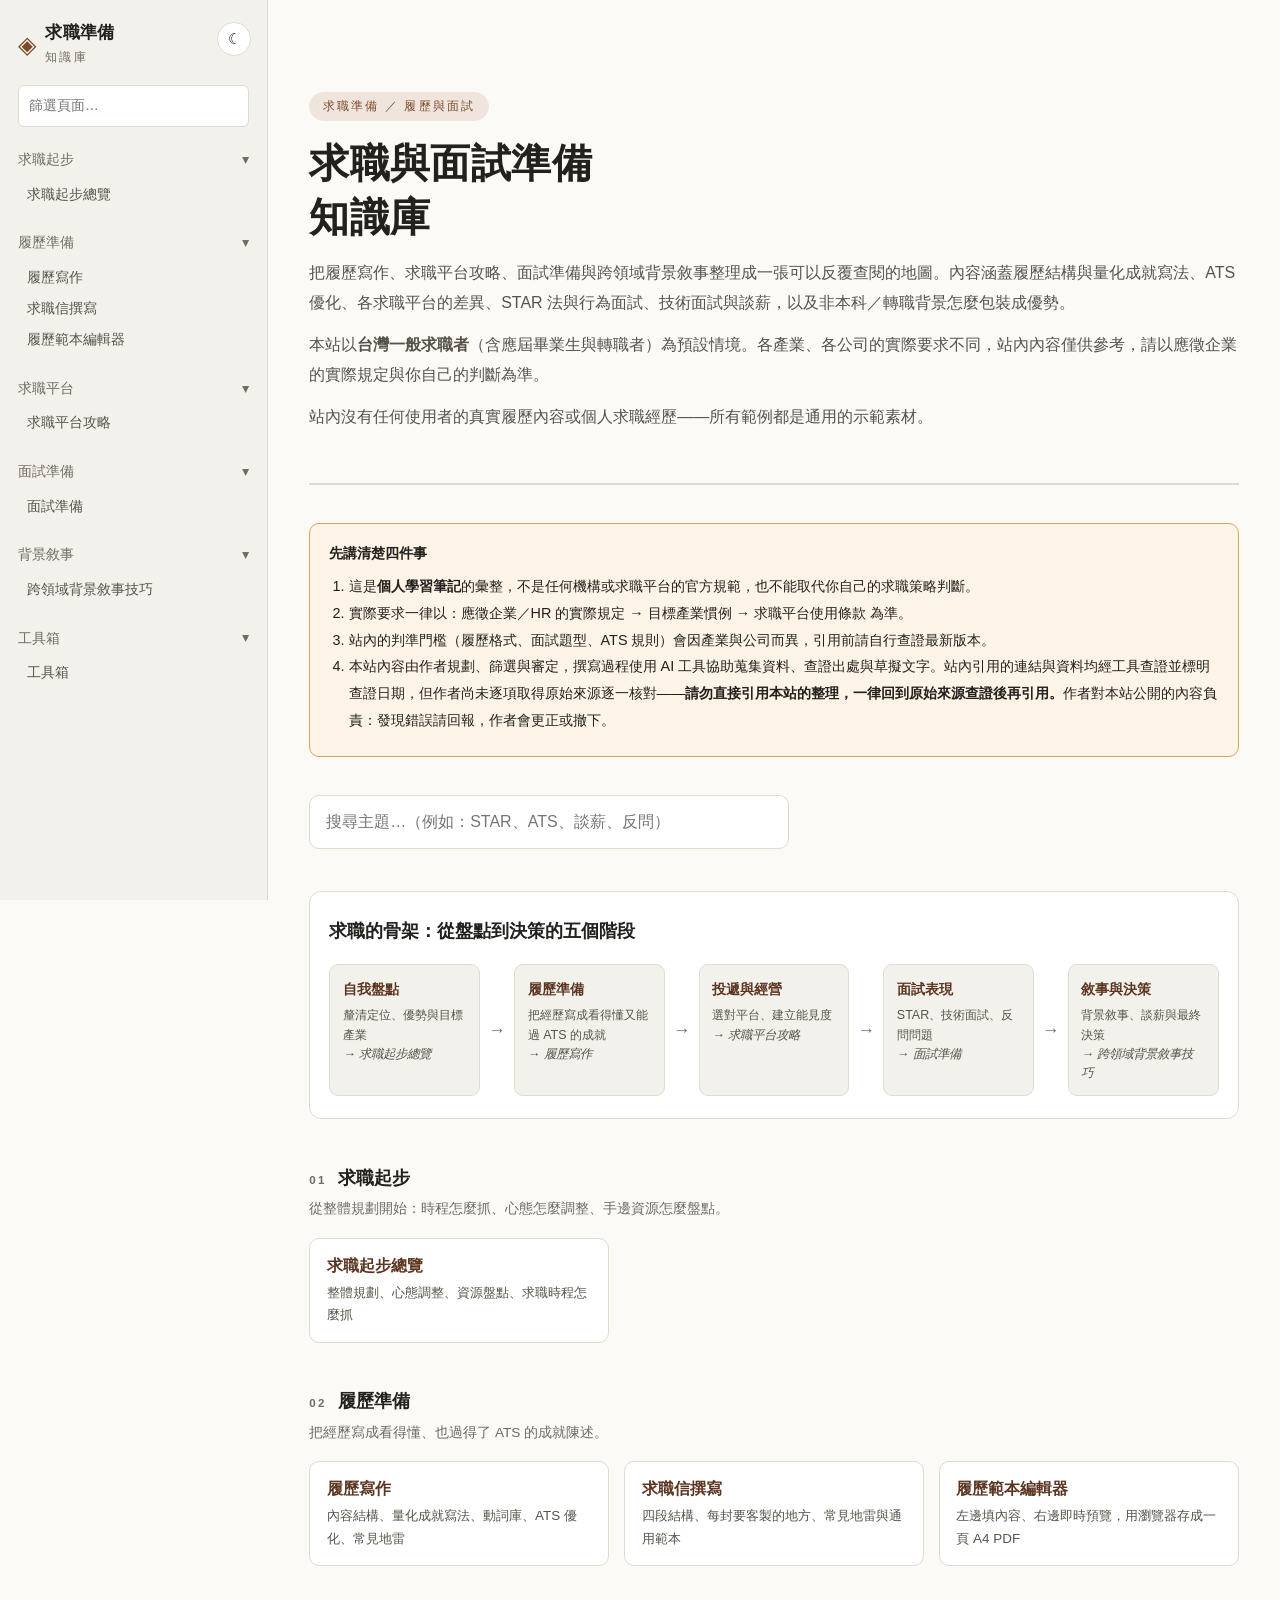
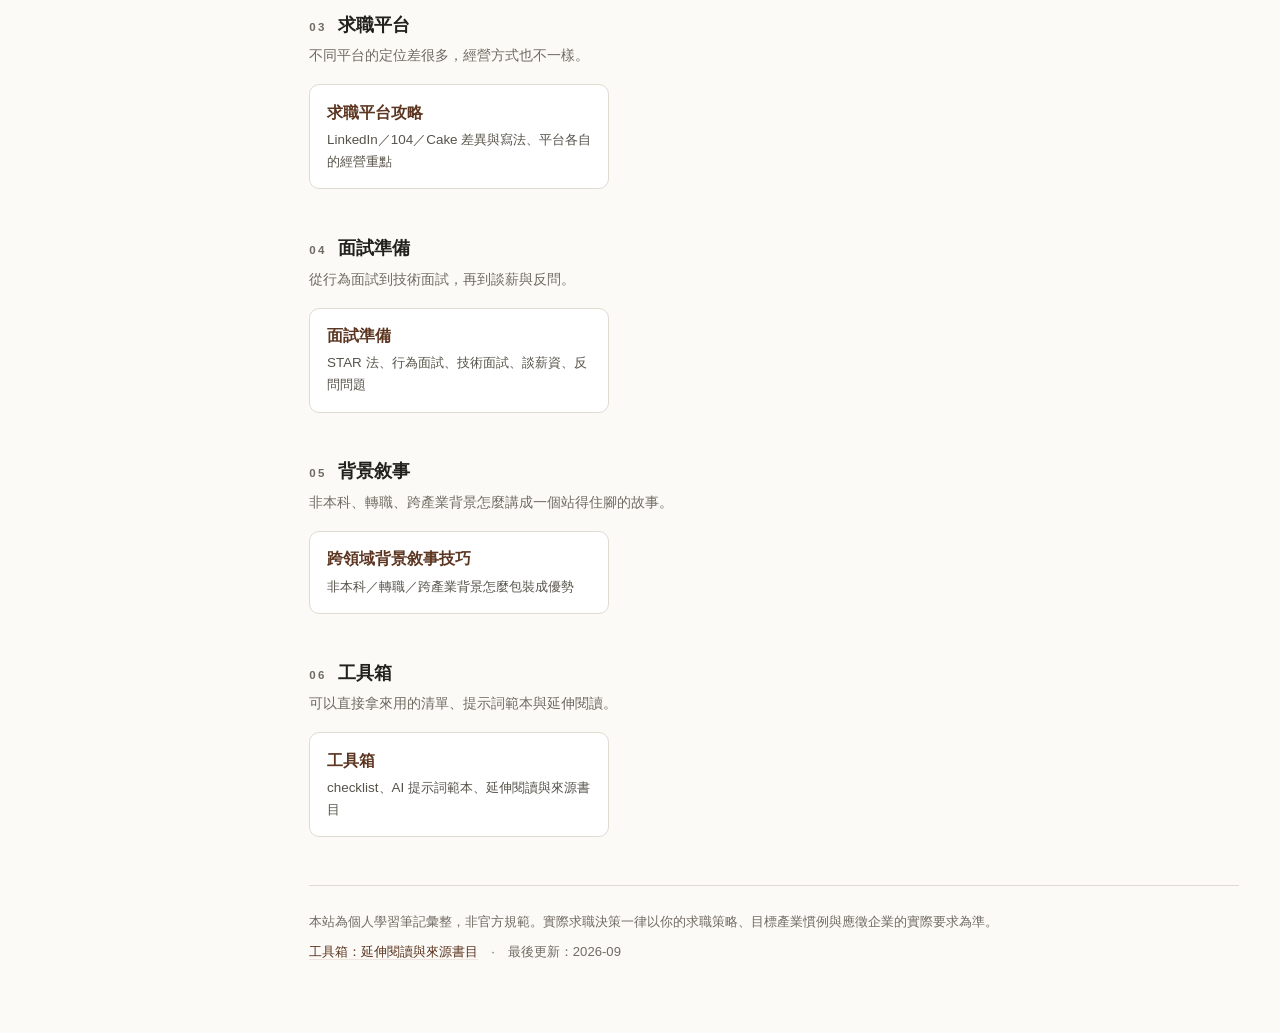
==== commit 18128bb4: "標題錨點改由標題文字決定（slugify_unicode），舊的自動編號網址內嵌對照轉到新錨點；更新站內連結，新增 scripts/check_anchors.py 與 reports/anchors" ====
--- a/index.html
+++ b/index.html
@@ -32,7 +32,7 @@
 <li><a href="pages/cross-domain-narrative.html" data-title="跨領域背景敘事技巧" data-slug="cross-domain-narrative" data-updated="1791209700">跨領域背景敘事技巧</a></li>
 </ul></div>
 <div class="navsec"><h2>工具箱</h2><ul>
-<li><a href="pages/toolbox.html" data-title="工具箱" data-slug="toolbox" data-updated="1791209700">工具箱</a></li>
+<li><a href="pages/toolbox.html" data-title="工具箱" data-slug="toolbox" data-updated="1791214447">工具箱</a></li>
 </ul></div>
 </nav>
 <div class="wrap solo">
